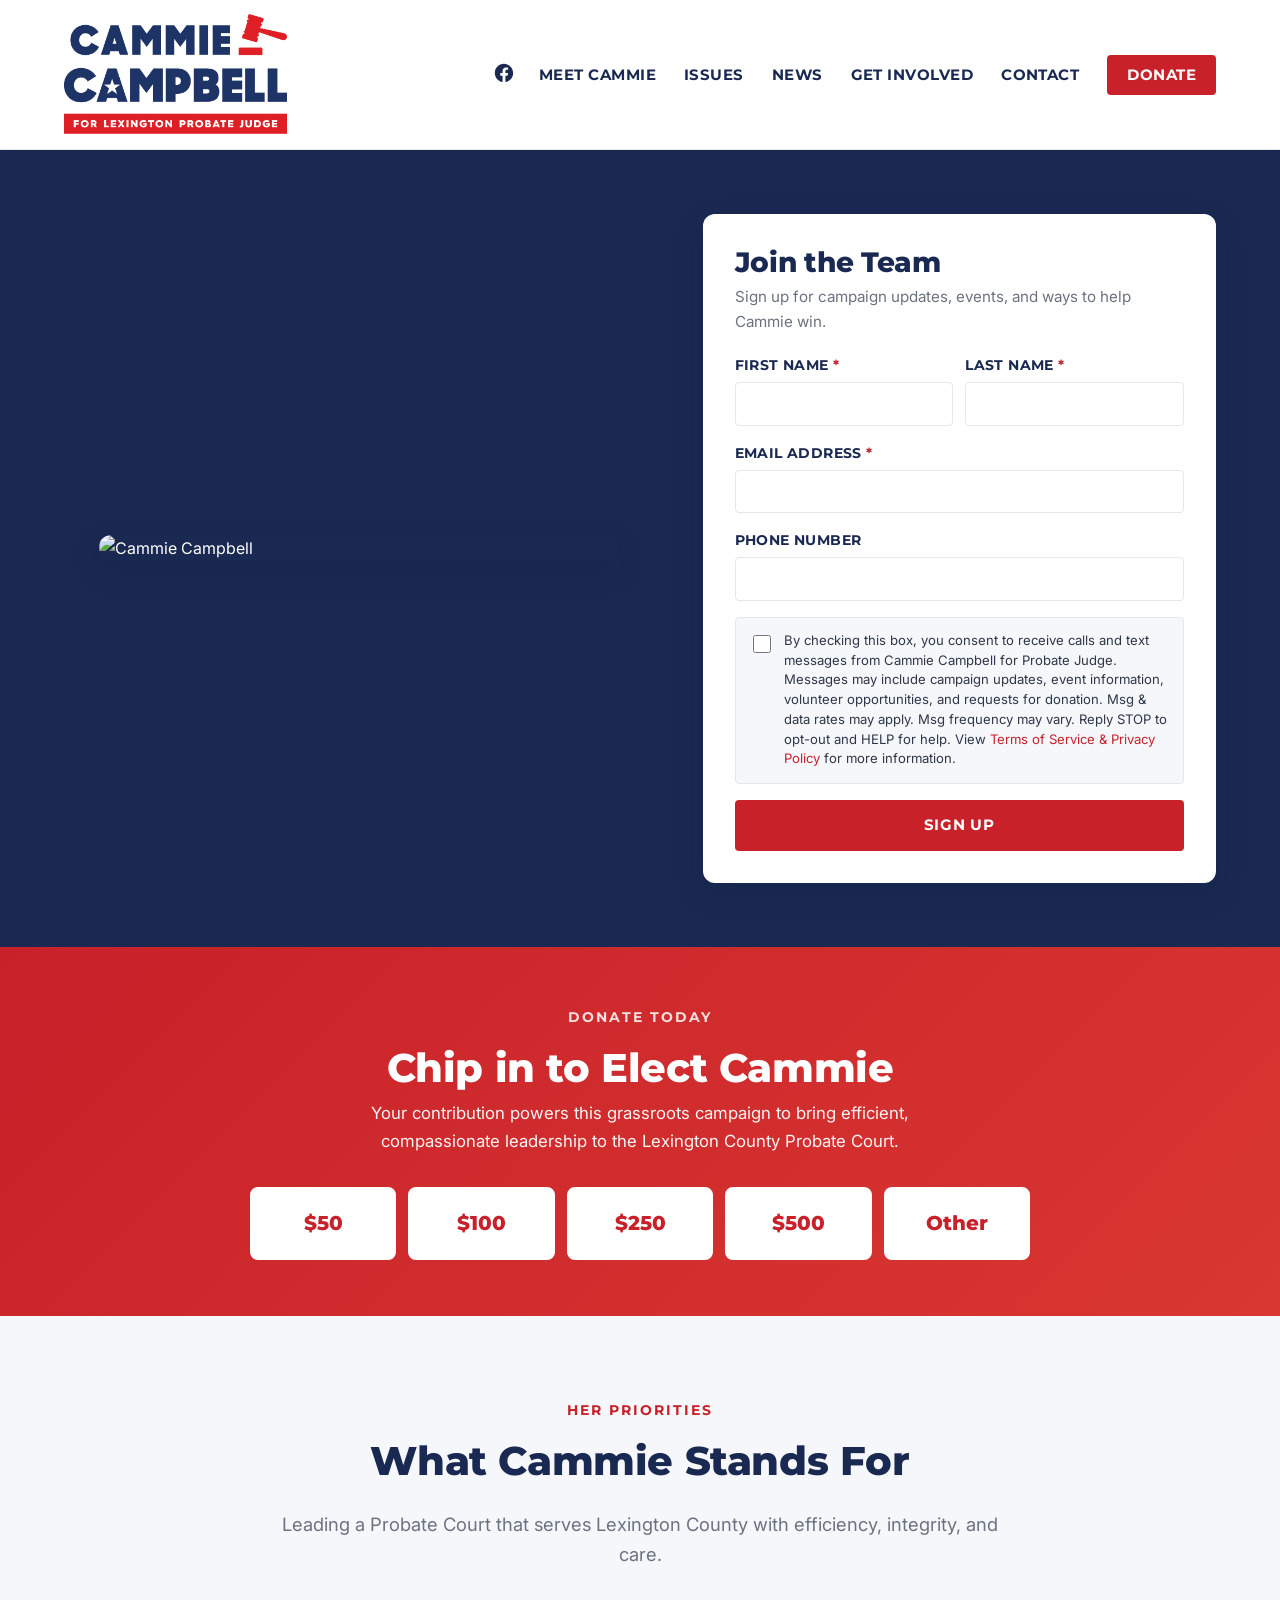
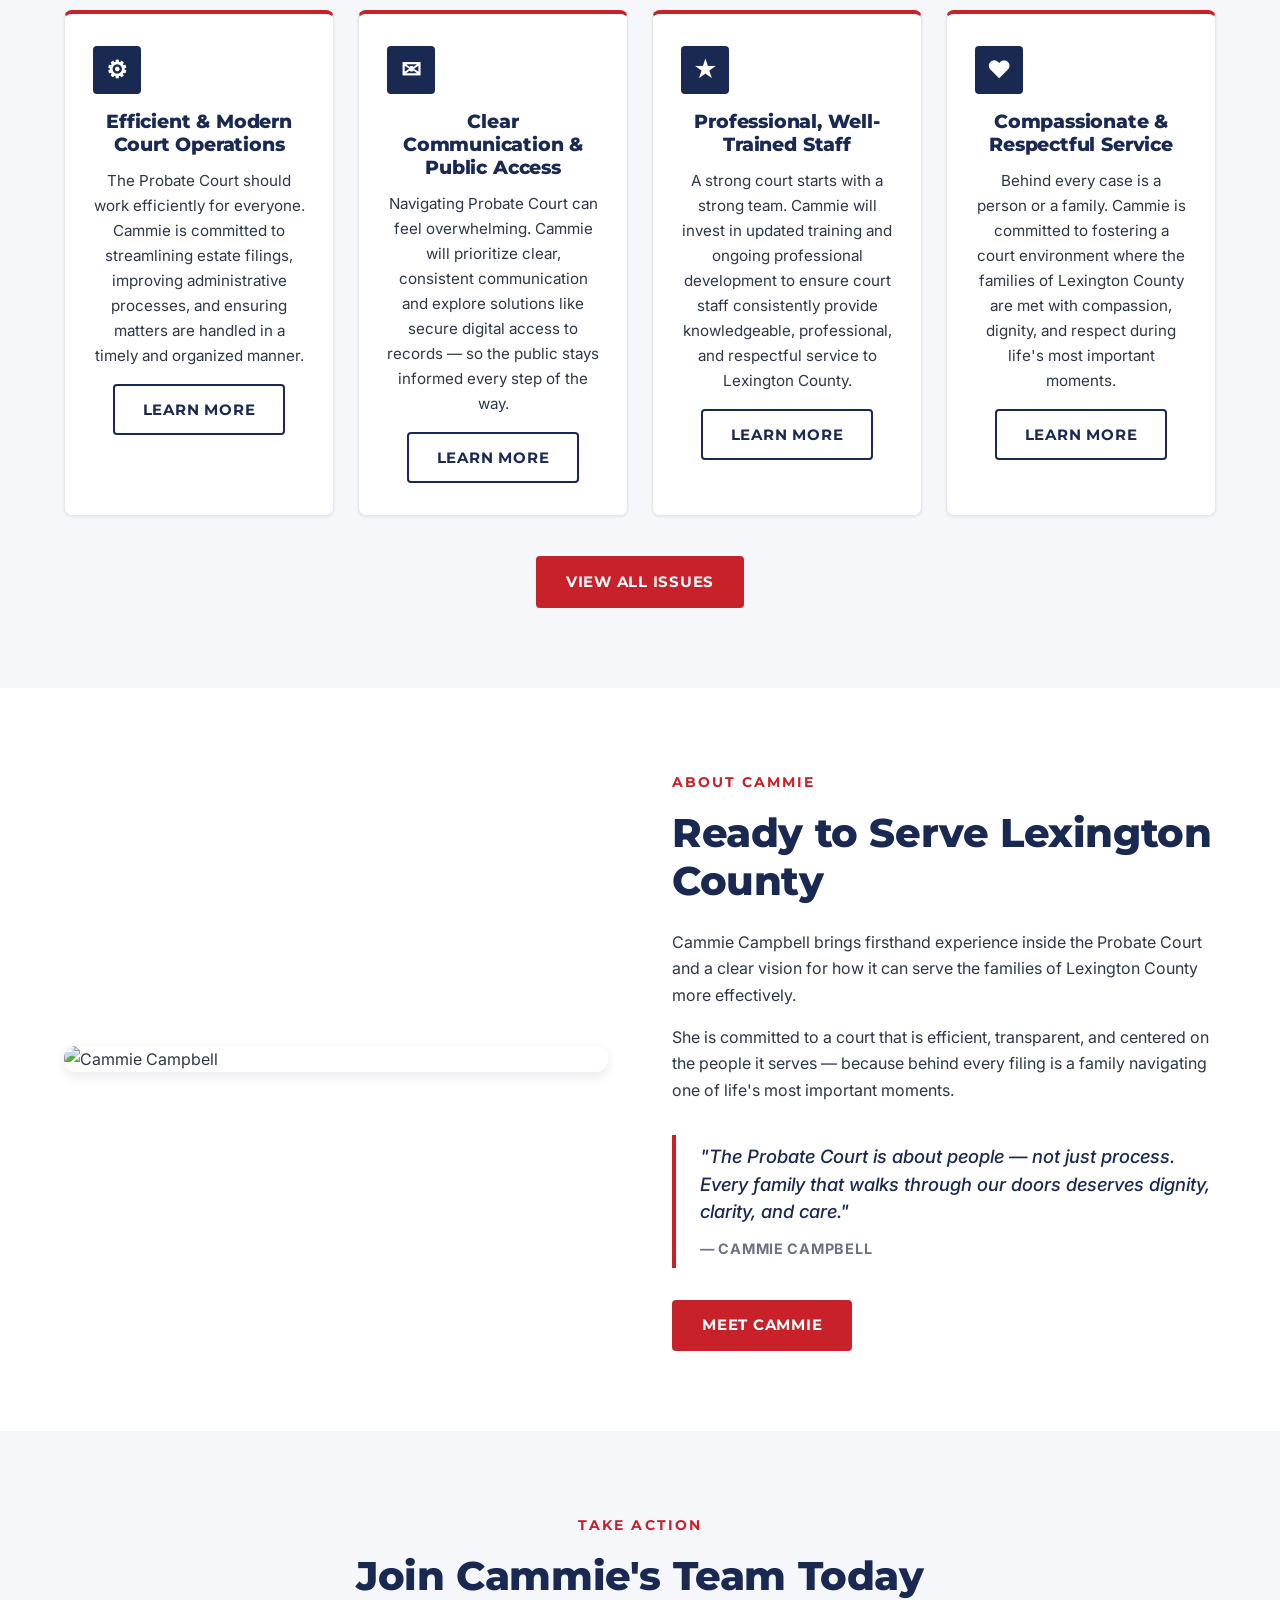
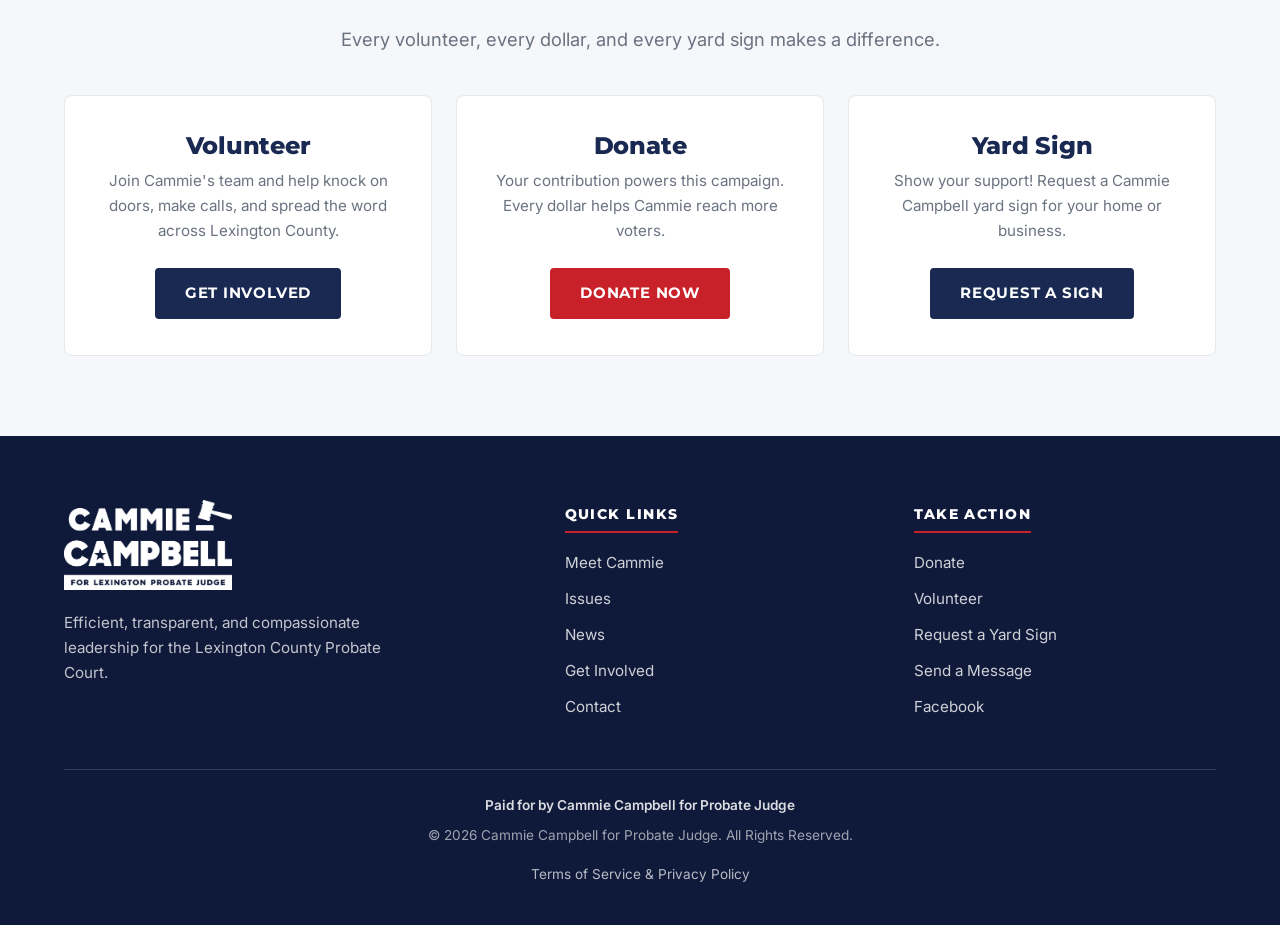
==== index.html @ e351a67c "Update index.html" ====
<!DOCTYPE html>
<html lang="en">
<head>
<meta charset="UTF-8">
<meta name="viewport" content="width=device-width, initial-scale=1.0">
<title>Cammie Campbell for Lexington County Probate Judge</title>
<meta name="description" content="Cammie Campbell is running for Lexington County Probate Judge. Efficient, transparent, compassionate service for the families of Lexington County.">
<link rel="icon" type="image/png" href="images/favicon.png">
<link rel="preconnect" href="https://fonts.googleapis.com">
<link rel="preconnect" href="https://fonts.gstatic.com" crossorigin>
<link href="https://fonts.googleapis.com/css2?family=Inter:wght@400;500;600;700&family=Montserrat:wght@500;600;700;800;900&display=swap" rel="stylesheet">
<link rel="stylesheet" href="css/styles.css">
</head>
<body>

<!-- =======================  HEADER  ======================= -->
<header class="site-header">
  <div class="header-inner">
    <a href="./" class="site-logo" aria-label="Cammie Campbell for Probate Judge — Home">
      <img src="images/logo.webp" alt="Cammie Campbell for Probate Judge">
    </a>
    <button class="nav-toggle" aria-label="Toggle navigation" aria-expanded="false">
      <span></span><span></span><span></span>
    </button>
    <nav class="main-nav" aria-label="Main navigation">
      <a href="https://www.facebook.com/cammieforprobatejudge" target="_blank" rel="noopener" class="nav-facebook" aria-label="Follow on Facebook">
        <svg viewBox="0 0 24 24" width="22" height="22" fill="currentColor" aria-hidden="true">
          <path d="M22 12c0-5.523-4.477-10-10-10S2 6.477 2 12c0 4.991 3.657 9.128 8.438 9.878v-6.987h-2.54V12h2.54V9.797c0-2.506 1.492-3.89 3.777-3.89 1.094 0 2.238.195 2.238.195v2.46h-1.26c-1.243 0-1.63.771-1.63 1.562V12h2.773l-.443 2.89h-2.33v6.988C18.343 21.128 22 16.991 22 12z"/>
        </svg>
      </a>
      <ul>
        <li><a href="about/">Meet Cammie</a></li>
        <li><a href="issues/">Issues</a></li>
        <li><a href="news/">News</a></li>
        <li><a href="get-involved/">Get Involved</a></li>
        <li><a href="contact/">Contact</a></li>
        <li><a href="https://secure.anedot.com/cammie-for-probate-judge/donate-now" class="donate-link" target="_blank" rel="noopener">Donate</a></li>
      </ul>
    </nav>
  </div>
</header>

<!-- =======================  HERO  ======================= -->
<section class="hero">
  <div class="hero-inner">
    <div class="hero-image">
      <img src="images/cammie-hero.webp" alt="Cammie Campbell" loading="eager">
    </div>

    <div class="hero-signup">
      <h2>Join the Team</h2>
      <p>Sign up for campaign updates, events, and ways to help Cammie win.</p>

      <form class="web3-form" novalidate>
        <input type="hidden" name="access_key" value="a4688b7a-0fd7-4d82-8709-f1d672ed37c7">
        <input type="hidden" name="subject" value="New Homepage Sign-Up — Cammie for Probate Judge">
        <input type="hidden" name="from_name" value="Cammie Campbell Website">
        <input type="checkbox" name="botcheck" style="display:none;">

        <div class="form-message success">Thank you! You're signed up.</div>
        <div class="form-message error">Something went wrong. Please try again.</div>

        <div class="form-row">
          <div class="form-group">
            <label for="hero-first">First Name <span class="required">*</span></label>
            <input type="text" id="hero-first" name="First Name" required>
          </div>
          <div class="form-group">
            <label for="hero-last">Last Name <span class="required">*</span></label>
            <input type="text" id="hero-last" name="Last Name" required>
          </div>
        </div>

        <div class="form-group">
          <label for="hero-email">Email Address <span class="required">*</span></label>
          <input type="email" id="hero-email" name="Email" required>
        </div>

        <div class="form-group">
          <label for="hero-phone">Phone Number</label>
          <input type="tel" id="hero-phone" name="Phone">
        </div>

        <div class="checkbox-group">
          <input type="checkbox" id="hero-sms" name="SMS Consent" value="Yes">
          <label for="hero-sms">
            By checking this box, you consent to receive calls and text messages from Cammie Campbell for Probate Judge. Messages may include campaign updates, event information, volunteer opportunities, and requests for donation. Msg &amp; data rates may apply. Msg frequency may vary. Reply STOP to opt-out and HELP for help. View <a href="privacy/">Terms of Service &amp; Privacy Policy</a> for more information.
          </label>
        </div>

        <button type="submit" class="btn btn-primary btn-block">Sign Up</button>
      </form>
    </div>
  </div>
</section>

<!-- =======================  DONATE BAR  ======================= -->
<section class="donate-section">
  <div class="container">
    <span class="eyebrow">Donate Today</span>
    <h2>Chip in to Elect Cammie</h2>
    <p>Your contribution powers this grassroots campaign to bring efficient, compassionate leadership to the Lexington County Probate Court.</p>

    <div class="donate-amounts">
      <a href="https://secure.anedot.com/cammie-for-probate-judge/donate-now?amount=50" target="_blank" rel="noopener" class="donate-btn">$50</a>
      <a href="https://secure.anedot.com/cammie-for-probate-judge/donate-now?amount=100" target="_blank" rel="noopener" class="donate-btn">$100</a>
      <a href="https://secure.anedot.com/cammie-for-probate-judge/donate-now?amount=250" target="_blank" rel="noopener" class="donate-btn">$250</a>
      <a href="https://secure.anedot.com/cammie-for-probate-judge/donate-now?amount=500" target="_blank" rel="noopener" class="donate-btn">$500</a>
      <a href="https://secure.anedot.com/cammie-for-probate-judge/donate-now" target="_blank" rel="noopener" class="donate-btn">Other</a>
    </div>
  </div>
</section>

<!-- =======================  PRIORITIES  ======================= -->
<section class="section section-light">
  <div class="container text-center">
    <span class="eyebrow">Her Priorities</span>
    <h2>What Cammie Stands For</h2>
    <p class="lead">Leading a Probate Court that serves Lexington County with efficiency, integrity, and care.</p>

    <div class="priorities-grid">
      <div class="priority-card">
        <div class="priority-icon">⚙</div>
        <h3>Efficient &amp; Modern Court Operations</h3>
        <p>The Probate Court should work efficiently for everyone. Cammie is committed to streamlining estate filings, improving administrative processes, and ensuring matters are handled in a timely and organized manner.</p>
        <a href="issues/#efficient-operations" class="btn btn-outline">Learn More</a>
      </div>

      <div class="priority-card">
        <div class="priority-icon">✉</div>
        <h3>Clear Communication &amp; Public Access</h3>
        <p>Navigating Probate Court can feel overwhelming. Cammie will prioritize clear, consistent communication and explore solutions like secure digital access to records — so the public stays informed every step of the way.</p>
        <a href="issues/#communication" class="btn btn-outline">Learn More</a>
      </div>

      <div class="priority-card">
        <div class="priority-icon">★</div>
        <h3>Professional, Well-Trained Staff</h3>
        <p>A strong court starts with a strong team. Cammie will invest in updated training and ongoing professional development to ensure court staff consistently provide knowledgeable, professional, and respectful service to Lexington County.</p>
        <a href="issues/#staff" class="btn btn-outline">Learn More</a>
      </div>

      <div class="priority-card">
        <div class="priority-icon">♥</div>
        <h3>Compassionate &amp; Respectful Service</h3>
        <p>Behind every case is a person or a family. Cammie is committed to fostering a court environment where the families of Lexington County are met with compassion, dignity, and respect during life's most important moments.</p>
        <a href="issues/#compassionate-service" class="btn btn-outline">Learn More</a>
      </div>
    </div>

    <div class="priorities-cta">
      <a href="issues/" class="btn btn-primary">View All Issues</a>
    </div>
  </div>
</section>

<!-- =======================  ABOUT TEASER  ======================= -->
<section class="section">
  <div class="container">
    <div class="split-section">
      <div class="split-image">
        <img src="images/cammie-about-home.webp" alt="Cammie Campbell">
      </div>
      <div class="split-content">
        <span class="eyebrow">About Cammie</span>
        <h2>Ready to Serve Lexington County</h2>
        <p>Cammie Campbell brings firsthand experience inside the Probate Court and a clear vision for how it can serve the families of Lexington County more effectively.</p>
        <p>She is committed to a court that is efficient, transparent, and centered on the people it serves — because behind every filing is a family navigating one of life's most important moments.</p>

        <div class="pull-quote">
          "The Probate Court is about people — not just process. Every family that walks through our doors deserves dignity, clarity, and care."
          <cite>— Cammie Campbell</cite>
        </div>

        <a href="about/" class="btn btn-primary">Meet Cammie</a>
      </div>
    </div>
  </div>
</section>

<!-- =======================  CTA TRIO  ======================= -->
<section class="section section-light">
  <div class="container text-center">
    <span class="eyebrow">Take Action</span>
    <h2>Join Cammie's Team Today</h2>
    <p class="lead">Every volunteer, every dollar, and every yard sign makes a difference.</p>

    <div class="cta-trio">
      <div class="cta-card">
        <h3>Volunteer</h3>
        <p>Join Cammie's team and help knock on doors, make calls, and spread the word across Lexington County.</p>
        <a href="get-involved/" class="btn btn-secondary">Get Involved</a>
      </div>

      <div class="cta-card">
        <h3>Donate</h3>
        <p>Your contribution powers this campaign. Every dollar helps Cammie reach more voters.</p>
        <a href="https://secure.anedot.com/cammie-for-probate-judge/donate-now" target="_blank" rel="noopener" class="btn btn-primary">Donate Now</a>
      </div>

      <div class="cta-card">
        <h3>Yard Sign</h3>
        <p>Show your support! Request a Cammie Campbell yard sign for your home or business.</p>
        <a href="get-involved/#yard-sign" class="btn btn-secondary">Request a Sign</a>
      </div>
    </div>
  </div>
</section>

<!-- =======================  FOOTER  ======================= -->
<footer class="site-footer">
  <div class="container">
    <div class="footer-grid">
      <div class="footer-brand">
        <a href="./" class="site-logo" aria-label="Cammie Campbell for Probate Judge — Home">
          <img src="images/logo-white.webp" alt="Cammie Campbell for Probate Judge">
        </a>
        <p>Efficient, transparent, and compassionate leadership for the Lexington County Probate Court.</p>
      </div>

      <div class="footer-col">
        <h4>Quick Links</h4>
        <ul>
          <li><a href="about/">Meet Cammie</a></li>
          <li><a href="issues/">Issues</a></li>
          <li><a href="news/">News</a></li>
          <li><a href="get-involved/">Get Involved</a></li>
          <li><a href="contact/">Contact</a></li>
        </ul>
      </div>

      <div class="footer-col">
        <h4>Take Action</h4>
        <ul>
          <li><a href="https://secure.anedot.com/cammie-for-probate-judge/donate-now" target="_blank" rel="noopener">Donate</a></li>
          <li><a href="get-involved/">Volunteer</a></li>
          <li><a href="get-involved/#yard-sign">Request a Yard Sign</a></li>
          <li><a href="contact/">Send a Message</a></li>
          <li><a href="https://www.facebook.com/cammieforprobatejudge" target="_blank" rel="noopener">Facebook</a></li>
        </ul>
      </div>
    </div>

    <div class="footer-bottom">
      <p class="footer-disclaimer">Paid for by Cammie Campbell for Probate Judge</p>
      <p>© <span id="year">2026</span> Cammie Campbell for Probate Judge. All Rights Reserved.</p>
      <p><a href="privacy/">Terms of Service &amp; Privacy Policy</a></p>
    </div>
  </div>
</footer>

<script>document.getElementById('year').textContent = new Date().getFullYear();</script>
<script src="js/script.js"></script>
</body>
</html>
---- css/styles.css ----
/* ==========================================================================
   Cammie Campbell for Probate Judge — Stylesheet
   ========================================================================== */

:root {
  --primary-blue: #1a2951;
  --primary-red: #c8212a;
  --secondary-blue: #2d3e8c;
  --secondary-red: #d93731;
  --dark-navy: #0f1a3a;
  --light-bg: #f6f7fb;
  --off-white: #fafbfd;
  --text-dark: #1a2951;
  --text-body: #2d3748;
  --text-muted: #6b7280;
  --border-light: #e5e7eb;
  --white: #ffffff;

  --font-heading: 'Sharp Sans', 'Montserrat', 'Helvetica Neue', Arial, sans-serif;
  --font-body: 'Inter', -apple-system, BlinkMacSystemFont, 'Segoe UI', Roboto, 'Helvetica Neue', Arial, sans-serif;

  --max-width: 1200px;
  --content-width: 1080px;
  --narrow-width: 820px;

  --shadow-sm: 0 1px 3px rgba(15, 26, 58, 0.08);
  --shadow-md: 0 4px 12px rgba(15, 26, 58, 0.10);
  --shadow-lg: 0 10px 30px rgba(15, 26, 58, 0.15);

  --radius-sm: 4px;
  --radius-md: 8px;
  --radius-lg: 12px;
}

/* Reset & base --------------------------------------------------------- */
*, *::before, *::after { box-sizing: border-box; }

html { scroll-behavior: smooth; }

body {
  margin: 0;
  font-family: var(--font-body);
  font-size: 16px;
  line-height: 1.65;
  color: var(--text-body);
  background-color: var(--white);
  -webkit-font-smoothing: antialiased;
  -moz-osx-font-smoothing: grayscale;
}

img { max-width: 100%; height: auto; display: block; }

h1, h2, h3, h4, h5, h6 {
  font-family: var(--font-heading);
  font-weight: 800;
  color: var(--text-dark);
  line-height: 1.2;
  margin: 0 0 0.6em;
  letter-spacing: -0.01em;
}

h1 { font-size: clamp(2rem, 4.5vw, 3.25rem); }
h2 { font-size: clamp(1.75rem, 3.5vw, 2.5rem); }
h3 { font-size: clamp(1.25rem, 2vw, 1.5rem); }
h4 { font-size: 1.15rem; }

p { margin: 0 0 1rem; }

a {
  color: var(--primary-red);
  text-decoration: none;
  transition: color 0.2s ease;
}
a:hover { color: var(--secondary-red); }

.container {
  max-width: var(--max-width);
  margin: 0 auto;
  padding: 0 1.5rem;
}

.container-narrow {
  max-width: var(--narrow-width);
  margin: 0 auto;
  padding: 0 1.5rem;
}

.section {
  padding: 5rem 0;
}

.section-sm {
  padding: 3rem 0;
}

.section-dark {
  background-color: var(--primary-blue);
  color: var(--white);
}
.section-dark h1, .section-dark h2, .section-dark h3, .section-dark h4 { color: var(--white); }

.section-light {
  background-color: var(--light-bg);
}

.eyebrow {
  display: inline-block;
  font-family: var(--font-heading);
  font-size: 0.85rem;
  font-weight: 700;
  text-transform: uppercase;
  letter-spacing: 0.15em;
  color: var(--primary-red);
  margin-bottom: 1rem;
}

.section-dark .eyebrow { color: #c8212a; }

.text-center { text-align: center; }

.lead {
  font-size: 1.15rem;
  color: var(--text-muted);
  max-width: 720px;
  margin-left: auto;
  margin-right: auto;
}

/* Buttons -------------------------------------------------------------- */
.btn {
  display: inline-block;
  padding: 0.9rem 1.75rem;
  font-family: var(--font-heading);
  font-size: 0.95rem;
  font-weight: 700;
  text-transform: uppercase;
  letter-spacing: 0.05em;
  text-align: center;
  text-decoration: none;
  border-radius: var(--radius-sm);
  border: 2px solid transparent;
  cursor: pointer;
  transition: all 0.2s ease;
  line-height: 1.2;
}

.btn-primary {
  background-color: var(--primary-red);
  color: var(--white);
  border-color: var(--primary-red);
}
.btn-primary:hover {
  background-color: var(--secondary-red);
  border-color: var(--secondary-red);
  color: var(--white);
  transform: translateY(-1px);
  box-shadow: var(--shadow-md);
}

.btn-secondary {
  background-color: var(--primary-blue);
  color: var(--white);
  border-color: var(--primary-blue);
}
.btn-secondary:hover {
  background-color: var(--secondary-blue);
  border-color: var(--secondary-blue);
  color: var(--white);
  transform: translateY(-1px);
  box-shadow: var(--shadow-md);
}

.btn-outline {
  background-color: transparent;
  color: var(--primary-blue);
  border-color: var(--primary-blue);
}
.btn-outline:hover {
  background-color: var(--primary-blue);
  color: var(--white);
}

.section-dark .btn-outline {
  color: var(--white);
  border-color: var(--white);
}
.section-dark .btn-outline:hover {
  background-color: var(--white);
  color: var(--primary-blue);
}

/* Header --------------------------------------------------------------- */
.site-header {
  position: sticky;
  top: 0;
  z-index: 100;
  background-color: var(--white);
  border-bottom: 1px solid var(--border-light);
  box-shadow: var(--shadow-sm);
}

.header-inner {
  max-width: var(--max-width);
  margin: 0 auto;
  padding: 0.9rem 1.5rem;
  display: flex;
  align-items: center;
  justify-content: space-between;
  gap: 1.5rem;
}

.site-logo {
  flex-shrink: 0;
  display: block;
}
.site-logo img {
  height: 120px;
  width: auto;
  display: block;
}

.main-nav {
  display: flex;
  align-items: center;
  gap: 1.5rem;
}

.nav-facebook {
  display: inline-flex;
  align-items: center;
  justify-content: center;
  color: var(--primary-blue);
  transition: color 0.2s ease;
  flex-shrink: 0;
  padding: 0.25rem;
}
.nav-facebook:hover {
  color: var(--primary-red);
}

.main-nav ul {
  list-style: none;
  margin: 0;
  padding: 0;
  display: flex;
  gap: 1.75rem;
  align-items: center;
}

.main-nav a {
  font-family: var(--font-heading);
  font-size: 0.95rem;
  font-weight: 700;
  color: var(--primary-blue);
  text-transform: uppercase;
  letter-spacing: 0.03em;
  padding: 0.5rem 0;
  border-bottom: 2px solid transparent;
  transition: all 0.2s ease;
}
.main-nav a:not(.nav-facebook):hover,
.main-nav a.active {
  color: var(--primary-red);
  border-bottom-color: var(--primary-red);
}

.main-nav a.donate-link {
  background-color: var(--primary-red);
  color: var(--white);
  padding: 0.65rem 1.25rem;
  border-radius: var(--radius-sm);
  border-bottom: none;
}
.main-nav a.donate-link:hover {
  background-color: var(--secondary-red);
  color: var(--white);
}

.nav-toggle {
  display: none;
  background: none;
  border: none;
  cursor: pointer;
  padding: 0.5rem;
}
.nav-toggle span {
  display: block;
  width: 26px;
  height: 3px;
  background-color: var(--primary-blue);
  margin: 5px 0;
  border-radius: 2px;
  transition: all 0.3s ease;
}

@media (max-width: 900px) {
  .header-inner { padding: 0.65rem 1rem; }
  .site-logo img { height: 80px; }
  .nav-toggle { display: block; }
  .main-nav {
    position: absolute;
    top: 100%;
    left: 0;
    right: 0;
    background-color: var(--white);
    flex-direction: column;
    padding: 0 1.5rem;
    box-shadow: var(--shadow-md);
    max-height: 0;
    overflow: hidden;
    transition: max-height 0.3s ease, padding 0.3s ease;
    gap: 0;
  }
  .main-nav.open {
    max-height: 500px;
    padding: 1.5rem;
  }
  .main-nav ul {
    flex-direction: column;
    width: 100%;
    gap: 0;
    align-items: center;
    text-align: center;
  }
  .main-nav li { width: 100%; }
  .main-nav a {
    display: block;
    padding: 1rem 0;
    width: 100%;
    text-align: center;
    border-bottom: 1px solid var(--border-light);
  }
  .main-nav li:last-child a { border-bottom: none; }
  .main-nav a:hover,
  .main-nav a.active {
    border-bottom-color: var(--primary-red);
  }
  .main-nav a.donate-link {
    text-align: center;
    margin-top: 0.75rem;
    border-bottom: none;
  }
  .nav-facebook {
    order: 99;
    margin-top: 0.5rem;
    padding: 0.75rem;
  }
}

/* Hero ----------------------------------------------------------------- */
.hero {
  position: relative;
  background-color: var(--primary-blue);
  color: var(--white);
  padding: 4rem 0;
  overflow: hidden;
}

.hero-inner {
  max-width: var(--max-width);
  margin: 0 auto;
  padding: 0 1.5rem;
  display: grid;
  grid-template-columns: 1.15fr 1fr;
  gap: 3rem;
  align-items: center;
  position: relative;
  z-index: 1;
}

.hero-image {
  position: relative;
}
.hero-image img {
  width: 100%;
  max-width: 520px;
  border-radius: var(--radius-lg);
  box-shadow: var(--shadow-lg);
  margin: 0 auto;
}

.hero-signup {
  background-color: var(--white);
  color: var(--text-body);
  padding: 2rem;
  border-radius: var(--radius-lg);
  box-shadow: var(--shadow-lg);
}

.hero-signup h2 {
  color: var(--primary-blue);
  font-size: 1.75rem;
  margin-bottom: 0.3rem;
}

.hero-signup p {
  color: var(--text-muted);
  font-size: 0.95rem;
  margin-bottom: 1.25rem;
}

@media (max-width: 850px) {
  .hero-inner {
    grid-template-columns: 1fr;
    gap: 2rem;
  }
  .hero-image { order: -1; }
}

/* Page Hero ------------------------------------------------------------ */
.page-hero {
  background-color: var(--primary-blue);
  color: var(--white);
  padding: 4rem 0 3rem;
  text-align: center;
  position: relative;
  overflow: hidden;
}

.page-hero > * { position: relative; z-index: 1; }

.page-hero h1 {
  color: var(--white);
  margin: 0;
}

.page-hero .eyebrow {
  color: #c8212a;
}

/* Forms ---------------------------------------------------------------- */
.form-group {
  margin-bottom: 1rem;
}

.form-row {
  display: grid;
  grid-template-columns: 1fr 1fr;
  gap: 0.75rem;
}

@media (max-width: 500px) {
  .form-row { grid-template-columns: 1fr; }
}

.form-group label {
  display: block;
  font-family: var(--font-heading);
  font-size: 0.85rem;
  font-weight: 700;
  color: var(--primary-blue);
  margin-bottom: 0.35rem;
  text-transform: uppercase;
  letter-spacing: 0.03em;
}

.form-group input[type="text"],
.form-group input[type="email"],
.form-group input[type="tel"],
.form-group input[type="number"],
.form-group select,
.form-group textarea {
  width: 100%;
  padding: 0.7rem 0.85rem;
  font-family: var(--font-body);
  font-size: 0.95rem;
  color: var(--text-dark);
  background-color: var(--white);
  border: 1.5px solid var(--border-light);
  border-radius: var(--radius-sm);
  transition: border-color 0.2s ease, box-shadow 0.2s ease;
}
.form-group input:focus,
.form-group select:focus,
.form-group textarea:focus {
  outline: none;
  border-color: var(--primary-red);
  box-shadow: 0 0 0 3px rgba(200, 33, 42, 0.15);
}

.form-group textarea { resize: vertical; min-height: 120px; }

.checkbox-group {
  display: flex;
  gap: 0.6rem;
  align-items: flex-start;
  padding: 0.85rem;
  background-color: var(--light-bg);
  border-radius: var(--radius-sm);
  border: 1px solid var(--border-light);
  margin-bottom: 1rem;
}
.checkbox-group input[type="checkbox"] {
  margin-top: 0.25rem;
  flex-shrink: 0;
  width: 18px;
  height: 18px;
  accent-color: var(--primary-red);
}
.checkbox-group label {
  font-family: var(--font-body);
  font-size: 0.82rem;
  font-weight: 400;
  text-transform: none;
  letter-spacing: 0;
  color: var(--text-body);
  line-height: 1.5;
  margin: 0;
}

.checkbox-list {
  display: grid;
  grid-template-columns: 1fr 1fr;
  gap: 0.5rem;
  margin-bottom: 1rem;
}
@media (max-width: 500px) { .checkbox-list { grid-template-columns: 1fr; } }

.checkbox-item {
  display: flex;
  align-items: center;
  gap: 0.5rem;
  padding: 0.55rem 0.7rem;
  background-color: var(--light-bg);
  border-radius: var(--radius-sm);
  cursor: pointer;
  font-size: 0.9rem;
  border: 1px solid var(--border-light);
}
.checkbox-item input[type="checkbox"] {
  width: 16px;
  height: 16px;
  accent-color: var(--primary-red);
}

.required { color: var(--primary-red); }

.form-message {
  padding: 0.85rem 1rem;
  border-radius: var(--radius-sm);
  margin-bottom: 1rem;
  font-size: 0.92rem;
  display: none;
}
.form-message.success {
  background-color: #d1fae5;
  color: #065f46;
  border: 1px solid #6ee7b7;
}
.form-message.error {
  background-color: #fee2e2;
  color: #991b1b;
  border: 1px solid #fca5a5;
}

/* Donate Section ------------------------------------------------------- */
.donate-section {
  background: linear-gradient(135deg, var(--primary-red) 0%, var(--secondary-red) 100%);
  color: var(--white);
  padding: 3.5rem 0;
  text-align: center;
}

.donate-section .eyebrow { color: rgba(255, 255, 255, 0.85); }
.donate-section h2 { color: var(--white); margin-bottom: 0.5rem; }
.donate-section p {
  color: rgba(255, 255, 255, 0.95);
  font-size: 1.05rem;
  max-width: 640px;
  margin: 0 auto 2rem;
}

.donate-amounts {
  display: flex;
  flex-wrap: wrap;
  justify-content: center;
  gap: 0.75rem;
  max-width: 780px;
  margin: 0 auto;
}

.donate-btn {
  flex: 1 1 140px;
  min-width: 120px;
  padding: 1.1rem 1rem;
  background-color: var(--white);
  color: var(--primary-red);
  font-family: var(--font-heading);
  font-size: 1.25rem;
  font-weight: 800;
  text-decoration: none;
  border-radius: var(--radius-md);
  border: 2px solid var(--white);
  transition: all 0.2s ease;
}
.donate-btn:hover {
  background-color: var(--primary-blue);
  color: var(--white);
  border-color: var(--primary-blue);
  transform: translateY(-2px);
  box-shadow: var(--shadow-md);
}

/* Priorities Grid ------------------------------------------------------ */
.priorities-grid {
  display: grid;
  grid-template-columns: repeat(auto-fit, minmax(260px, 1fr));
  gap: 1.5rem;
  margin-top: 2.5rem;
}

.priority-card {
  background-color: var(--white);
  padding: 2rem 1.75rem;
  border-radius: var(--radius-md);
  border: 1px solid var(--border-light);
  border-top: 4px solid var(--primary-red);
  box-shadow: var(--shadow-sm);
  transition: transform 0.2s ease, box-shadow 0.2s ease;
}
.priority-card:hover {
  transform: translateY(-4px);
  box-shadow: var(--shadow-md);
}

.priority-card h3 {
  color: var(--primary-blue);
  font-size: 1.2rem;
  margin-bottom: 0.75rem;
}

.priority-card p {
  font-size: 0.95rem;
  color: var(--text-body);
  margin-bottom: 1rem;
}

.priority-icon {
  width: 48px;
  height: 48px;
  background-color: var(--primary-blue);
  color: var(--white);
  border-radius: var(--radius-sm);
  display: flex;
  align-items: center;
  justify-content: center;
  margin-bottom: 1rem;
  font-size: 1.5rem;
  font-weight: 800;
}

.priorities-cta {
  text-align: center;
  margin-top: 2.5rem;
}

/* About / two-column split --------------------------------------------- */
.split-section {
  display: grid;
  grid-template-columns: 1fr 1fr;
  gap: 4rem;
  align-items: center;
}

@media (max-width: 850px) {
  .split-section {
    grid-template-columns: 1fr;
    gap: 2.5rem;
  }
}

.split-image img {
  width: 100%;
  border-radius: var(--radius-lg);
  box-shadow: var(--shadow-md);
}

.pull-quote {
  border-left: 4px solid var(--primary-red);
  padding: 0.5rem 0 0.5rem 1.5rem;
  margin: 2rem 0;
  font-size: 1.15rem;
  font-style: italic;
  color: var(--primary-blue);
  font-weight: 500;
  line-height: 1.5;
}
.pull-quote cite {
  display: block;
  margin-top: 0.75rem;
  font-size: 0.9rem;
  font-style: normal;
  font-weight: 700;
  color: var(--text-muted);
  letter-spacing: 0.05em;
  text-transform: uppercase;
}

/* CTA Trio ------------------------------------------------------------- */
.cta-trio {
  display: grid;
  grid-template-columns: repeat(auto-fit, minmax(260px, 1fr));
  gap: 1.5rem;
  margin-top: 2.5rem;
}

.cta-card {
  background-color: var(--white);
  padding: 2.25rem 1.75rem;
  border-radius: var(--radius-md);
  text-align: center;
  border: 1px solid var(--border-light);
  transition: transform 0.2s ease, box-shadow 0.2s ease;
}
.cta-card:hover {
  transform: translateY(-4px);
  box-shadow: var(--shadow-md);
}

.cta-card h3 {
  color: var(--primary-blue);
  margin-bottom: 0.5rem;
}

.cta-card p {
  color: var(--text-muted);
  font-size: 0.95rem;
  margin-bottom: 1.5rem;
}

/* Values grid ---------------------------------------------------------- */
.values-grid {
  display: grid;
  grid-template-columns: repeat(auto-fit, minmax(240px, 1fr));
  gap: 1.5rem;
  margin-top: 2.5rem;
}

.value-card {
  padding: 2rem 1.5rem;
  background-color: var(--white);
  border-radius: var(--radius-md);
  border-top: 4px solid var(--primary-blue);
  box-shadow: var(--shadow-sm);
}

.value-card h3 {
  color: var(--primary-red);
  font-size: 1.15rem;
  margin-bottom: 0.5rem;
}

.value-card p {
  font-size: 0.93rem;
  color: var(--text-body);
  margin: 0;
}

/* Issues Page ---------------------------------------------------------- */
.issue-block {
  padding: 3.5rem 0;
  border-bottom: 1px solid var(--border-light);
}
.issue-block:last-of-type { border-bottom: none; }
.issue-block.alt { background-color: var(--light-bg); }

.issue-block h2 {
  color: var(--primary-blue);
  margin-bottom: 1.25rem;
}

.issue-block p {
  font-size: 1.02rem;
  line-height: 1.75;
  max-width: 820px;
}

.issue-bullets {
  list-style: none;
  padding: 0;
  margin: 1.5rem 0 0;
  max-width: 820px;
}

.issue-bullets li {
  position: relative;
  padding: 0.6rem 0 0.6rem 1.75rem;
  font-size: 0.98rem;
  line-height: 1.5;
  border-bottom: 1px solid var(--border-light);
}
.issue-bullets li:last-child { border-bottom: none; }

.issue-bullets li::before {
  content: "★";
  position: absolute;
  left: 0;
  top: 0.55rem;
  color: var(--primary-red);
  font-size: 1.1rem;
}

.intro-text {
  padding: 3rem 0;
}

.intro-text p {
  font-size: 1.08rem;
  line-height: 1.75;
  max-width: 820px;
  margin: 0 auto 1.25rem;
}

/* News Page ------------------------------------------------------------ */
.news-grid {
  display: grid;
  grid-template-columns: repeat(auto-fill, minmax(340px, 1fr));
  gap: 1.75rem;
  margin-top: 2rem;
}

.news-card {
  background-color: var(--white);
  border-radius: var(--radius-md);
  border: 1px solid var(--border-light);
  padding: 1.75rem;
  box-shadow: var(--shadow-sm);
  display: flex;
  flex-direction: column;
  transition: transform 0.2s ease, box-shadow 0.2s ease;
}
.news-card:hover {
  transform: translateY(-3px);
  box-shadow: var(--shadow-md);
}

.news-meta {
  display: flex;
  justify-content: space-between;
  gap: 0.75rem;
  margin-bottom: 0.85rem;
  font-size: 0.8rem;
  color: var(--text-muted);
  text-transform: uppercase;
  letter-spacing: 0.05em;
  font-weight: 600;
}

.news-source {
  color: var(--primary-red);
  font-weight: 700;
}

.news-card h3 {
  font-size: 1.15rem;
  color: var(--primary-blue);
  margin-bottom: 1rem;
}

.news-card p {
  font-size: 0.93rem;
  color: var(--text-body);
  flex-grow: 1;
  margin-bottom: 1.25rem;
}

.news-card .btn-link {
  font-family: var(--font-heading);
  font-size: 0.85rem;
  font-weight: 700;
  color: var(--primary-red);
  text-transform: uppercase;
  letter-spacing: 0.05em;
}
.news-card .btn-link:hover { color: var(--secondary-red); }
.news-card .btn-link::after {
  content: " →";
  transition: transform 0.2s ease;
  display: inline-block;
}

/* Contact Page --------------------------------------------------------- */
.contact-grid {
  display: grid;
  grid-template-columns: 1fr 1.3fr;
  gap: 3.5rem;
  align-items: flex-start;
}

@media (max-width: 850px) {
  .contact-grid { grid-template-columns: 1fr; gap: 2.5rem; }
}

.contact-info h2 { margin-bottom: 0.75rem; }

.contact-methods {
  list-style: none;
  padding: 0;
  margin: 2rem 0 0;
}

.contact-methods li {
  padding: 1rem 0;
  border-bottom: 1px solid var(--border-light);
}

.contact-label {
  display: block;
  font-family: var(--font-heading);
  font-size: 0.8rem;
  font-weight: 700;
  text-transform: uppercase;
  letter-spacing: 0.1em;
  color: var(--primary-red);
  margin-bottom: 0.3rem;
}

.contact-value {
  font-size: 1.05rem;
  color: var(--primary-blue);
  font-weight: 600;
}
.contact-value a { color: var(--primary-blue); }
.contact-value a:hover { color: var(--primary-red); }

.contact-form-wrap {
  background-color: var(--white);
  padding: 2rem;
  border-radius: var(--radius-md);
  border: 1px solid var(--border-light);
  box-shadow: var(--shadow-sm);
}

.contact-form-wrap h3 {
  color: var(--primary-blue);
  margin-bottom: 1.25rem;
}

/* Get Involved Page ---------------------------------------------------- */
.involvement-intro {
  display: grid;
  grid-template-columns: repeat(auto-fit, minmax(260px, 1fr));
  gap: 1.5rem;
  margin-top: 2rem;
}

.involvement-card {
  text-align: center;
  padding: 2rem 1.5rem;
  background-color: var(--white);
  border-radius: var(--radius-md);
  border: 1px solid var(--border-light);
  border-top: 4px solid var(--primary-red);
}
.involvement-card h3 { color: var(--primary-blue); }
.involvement-card p { color: var(--text-muted); font-size: 0.95rem; margin: 0; }

.form-wrap {
  background-color: var(--white);
  padding: 2.25rem;
  border-radius: var(--radius-md);
  border: 1px solid var(--border-light);
  box-shadow: var(--shadow-sm);
  max-width: 720px;
  margin: 0 auto;
}

.form-wrap h3 {
  color: var(--primary-blue);
  margin-bottom: 1.5rem;
  font-size: 1.5rem;
}

/* Footer --------------------------------------------------------------- */
.site-footer {
  background-color: var(--dark-navy);
  color: rgba(255, 255, 255, 0.8);
  padding: 4rem 0 1.5rem;
}

.footer-grid {
  display: grid;
  grid-template-columns: 1.5fr 1fr 1fr;
  gap: 3rem;
  margin-bottom: 2.5rem;
}

@media (max-width: 800px) {
  .footer-grid { grid-template-columns: 1fr; gap: 2rem; }
}

.footer-brand img {
  height: 90px;
  width: auto;
  margin-bottom: 1.25rem;
}

.footer-brand p {
  font-size: 0.95rem;
  line-height: 1.65;
  color: rgba(255, 255, 255, 0.75);
  max-width: 340px;
}

.footer-col h4 {
  color: var(--white);
  font-size: 0.9rem;
  text-transform: uppercase;
  letter-spacing: 0.1em;
  margin-bottom: 1rem;
  border-bottom: 2px solid var(--primary-red);
  padding-bottom: 0.5rem;
  display: inline-block;
}

.footer-col ul {
  list-style: none;
  padding: 0;
  margin: 0;
}

.footer-col li { margin-bottom: 0.6rem; }

.footer-col a {
  color: rgba(255, 255, 255, 0.8);
  font-size: 0.95rem;
  transition: color 0.2s ease;
}
.footer-col a:hover { color: var(--primary-red); }

.footer-bottom {
  border-top: 1px solid rgba(255, 255, 255, 0.15);
  padding-top: 1.5rem;
  text-align: center;
  font-size: 0.85rem;
  color: rgba(255, 255, 255, 0.6);
}

.footer-disclaimer {
  margin-bottom: 0.5rem;
  font-weight: 600;
  color: rgba(255, 255, 255, 0.85);
}

.footer-bottom a { color: rgba(255, 255, 255, 0.7); }
.footer-bottom a:hover { color: var(--primary-red); }

/* Legal / Privacy Page ------------------------------------------------- */
.legal-content {
  max-width: 820px;
  margin: 0 auto;
  padding: 3.5rem 1.5rem;
}

.legal-content h1 { margin-bottom: 0.5rem; }

.legal-content .last-updated {
  color: var(--text-muted);
  font-size: 0.9rem;
  margin-bottom: 2.5rem;
  font-style: italic;
}

.legal-content h2 {
  color: var(--primary-blue);
  font-size: 1.5rem;
  margin-top: 2.5rem;
  margin-bottom: 1rem;
  padding-bottom: 0.4rem;
  border-bottom: 2px solid var(--primary-red);
}

.legal-content h3 {
  color: var(--primary-blue);
  font-size: 1.15rem;
  margin-top: 1.75rem;
  margin-bottom: 0.75rem;
}

.legal-content p,
.legal-content li {
  font-size: 0.98rem;
  line-height: 1.75;
}

.legal-content ul {
  padding-left: 1.25rem;
  margin-bottom: 1rem;
}

.legal-content li { margin-bottom: 0.5rem; }

/* Utilities ------------------------------------------------------------ */
.mt-0 { margin-top: 0 !important; }
.mb-0 { margin-bottom: 0 !important; }
.mt-2 { margin-top: 2rem; }
.mb-2 { margin-bottom: 2rem; }

.btn-block {
  display: block;
  width: 100%;
}
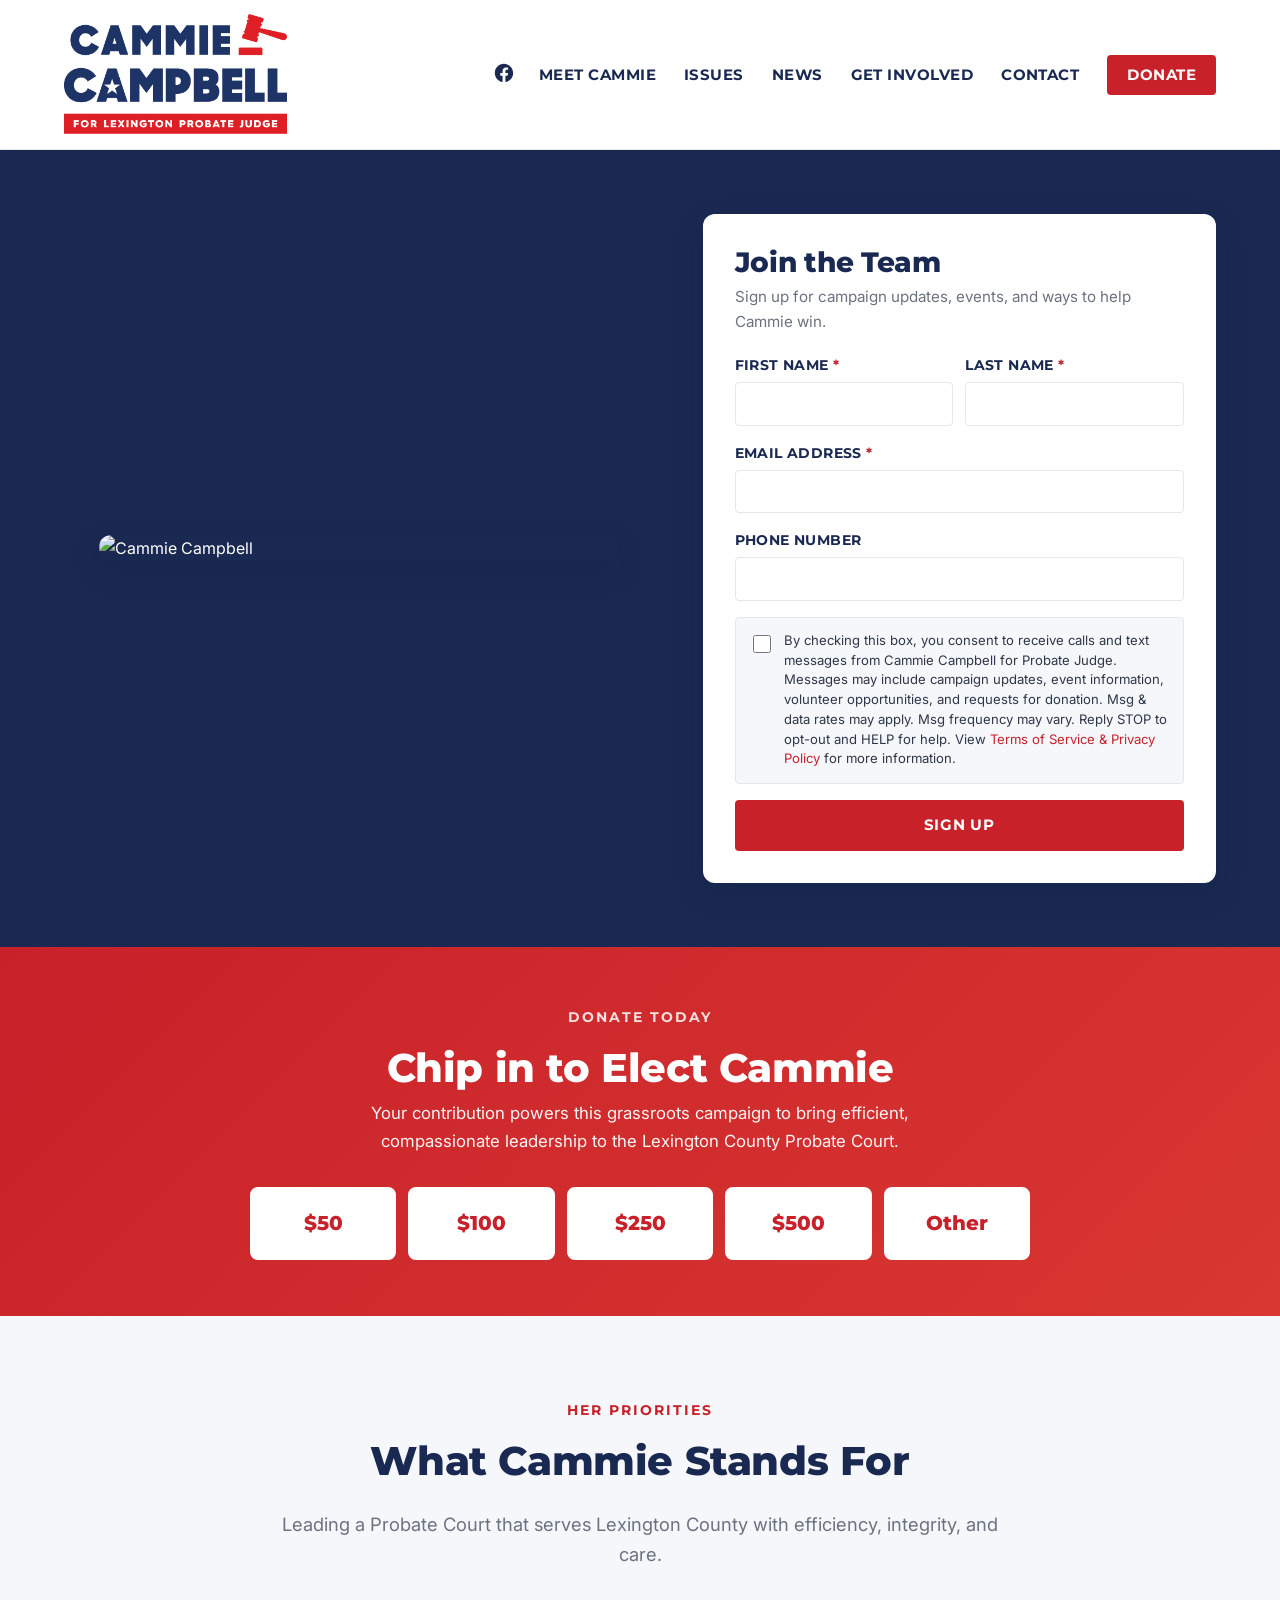
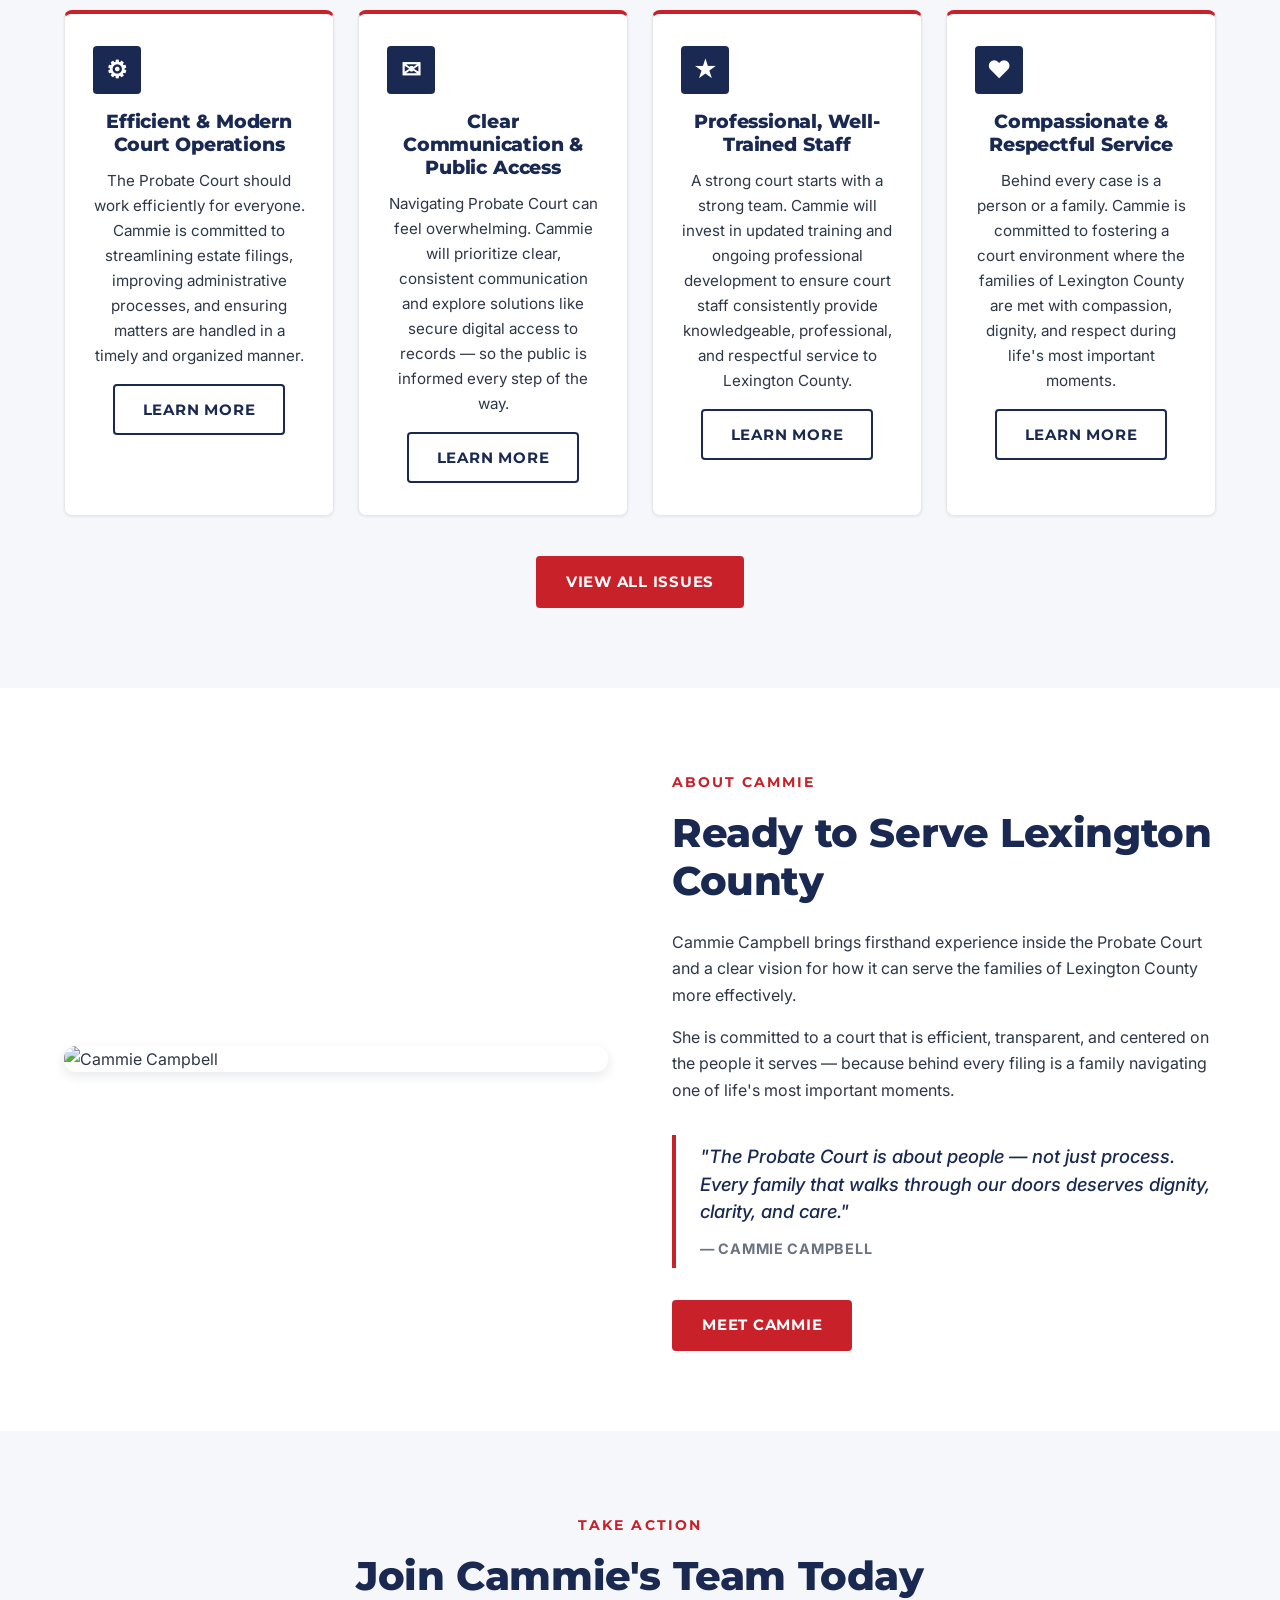
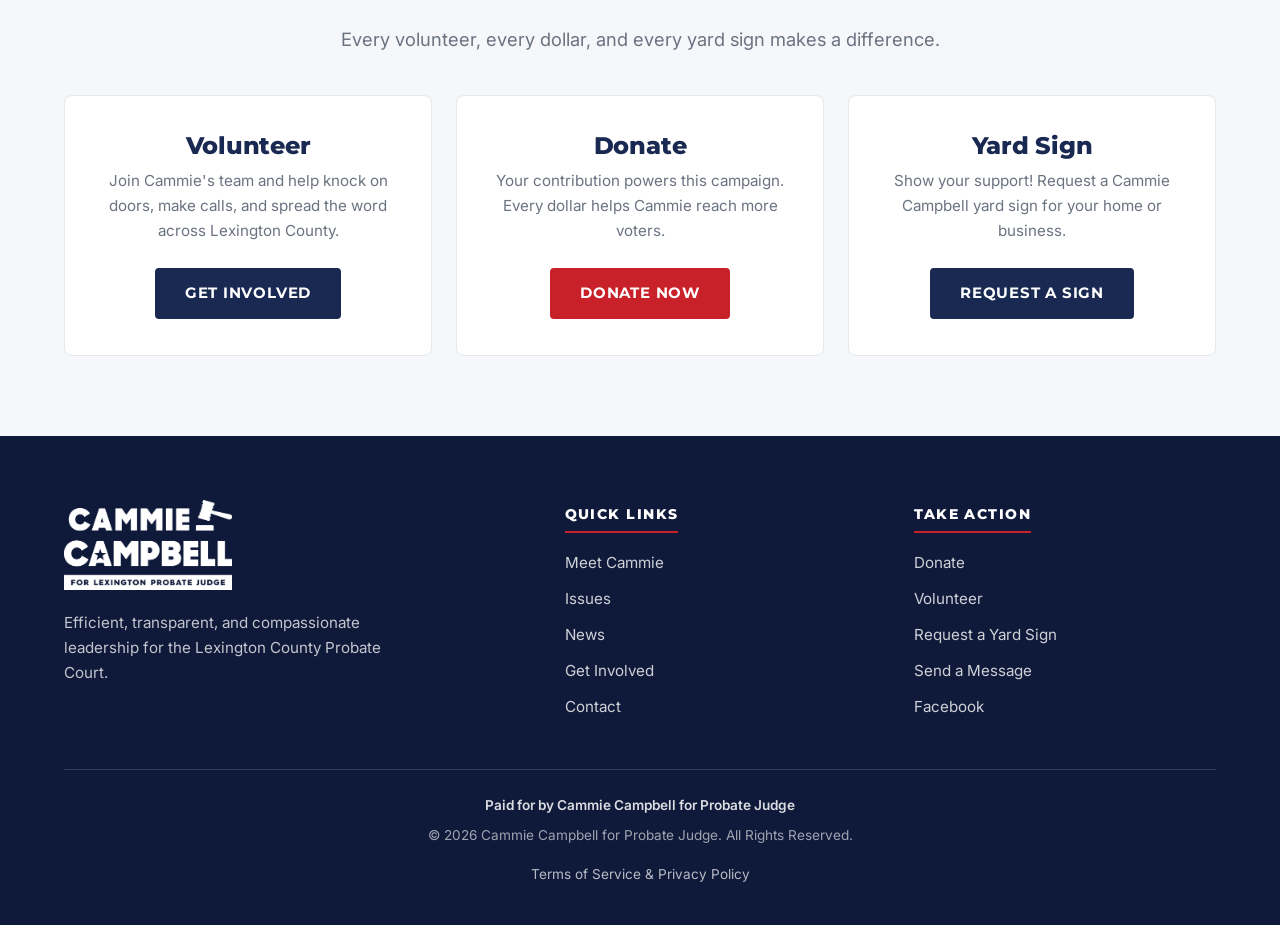
==== commit 0f8ae2ab: "Update index.html" ====
--- a/index.html
+++ b/index.html
@@ -129,7 +129,7 @@
       <div class="priority-card">
         <div class="priority-icon">✉</div>
         <h3>Clear Communication &amp; Public Access</h3>
-        <p>Navigating Probate Court can feel overwhelming. Cammie will prioritize clear, consistent communication and explore solutions like secure digital access to records — so the public stays informed every step of the way.</p>
+        <p>Navigating Probate Court can feel overwhelming. Cammie will prioritize clear, consistent communication and explore solutions like secure digital access to records — so the public is informed every step of the way.</p>
         <a href="issues/#communication" class="btn btn-outline">Learn More</a>
       </div>
 
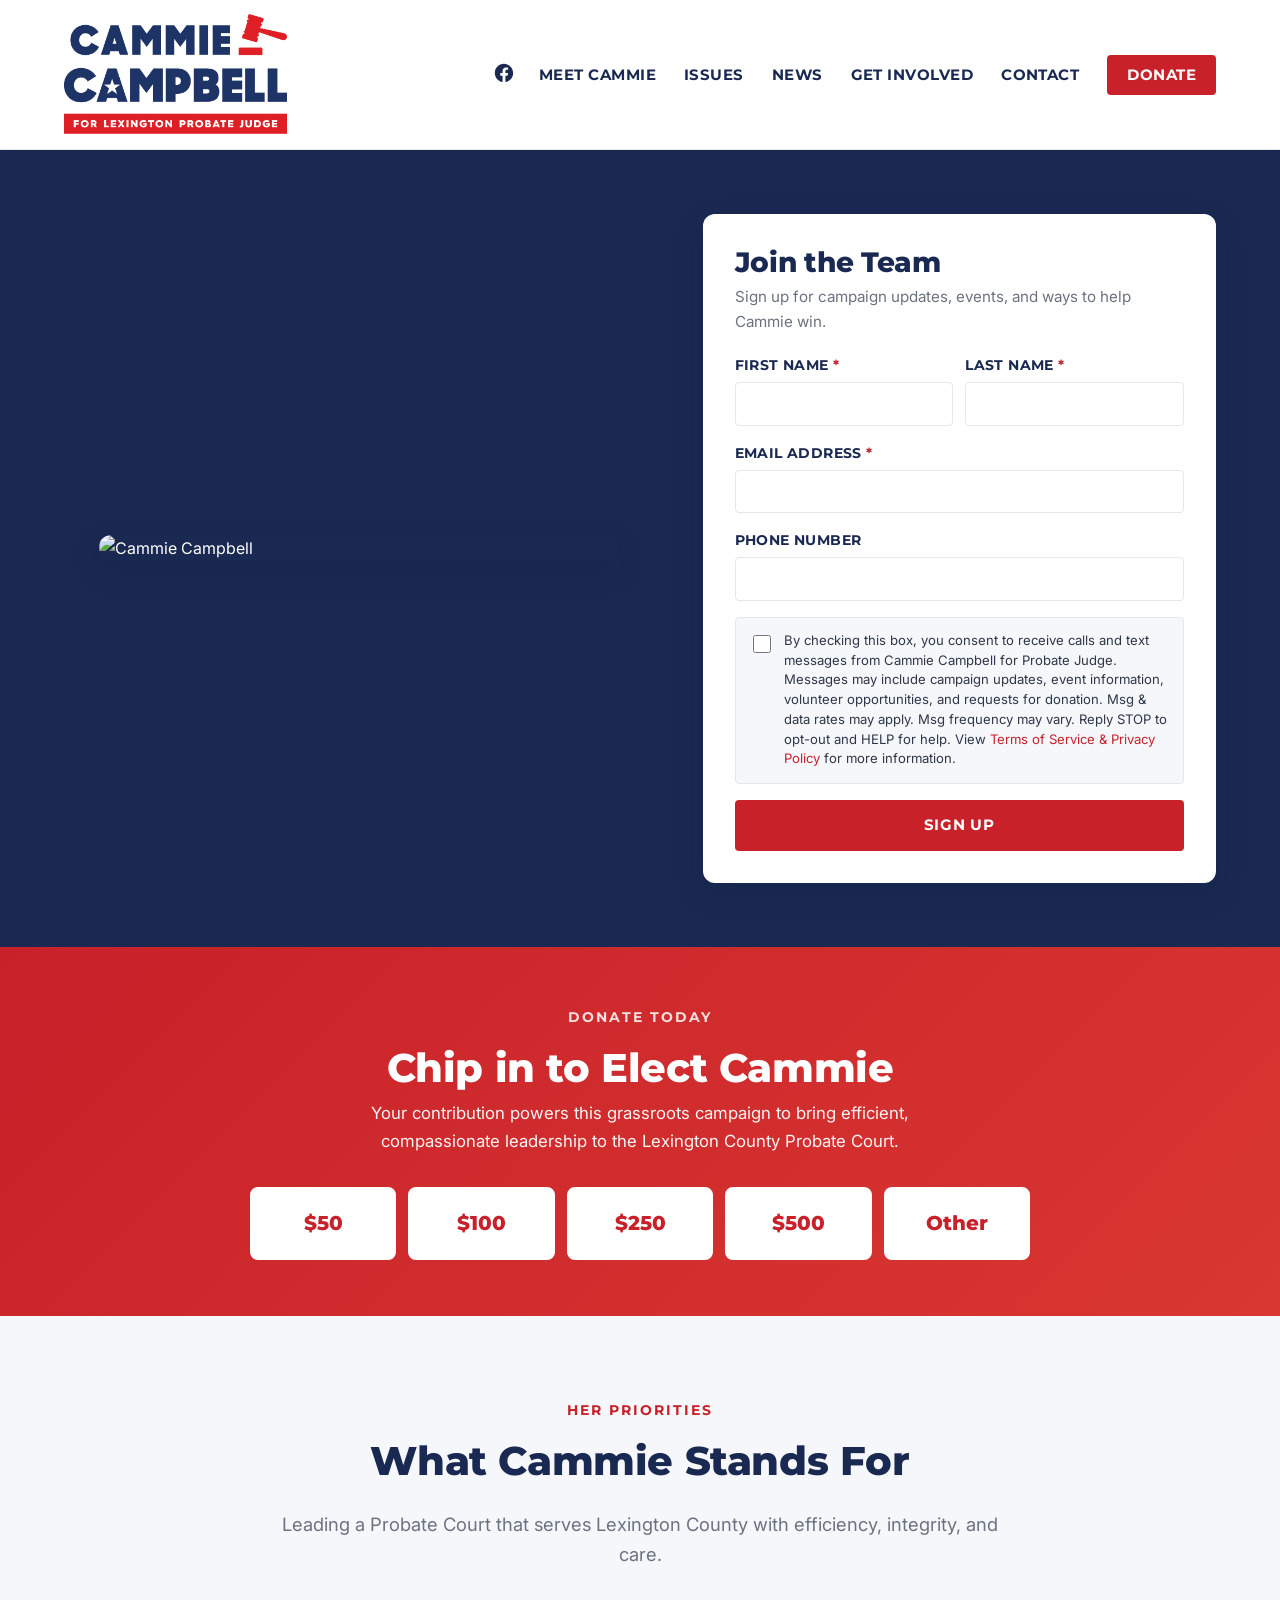
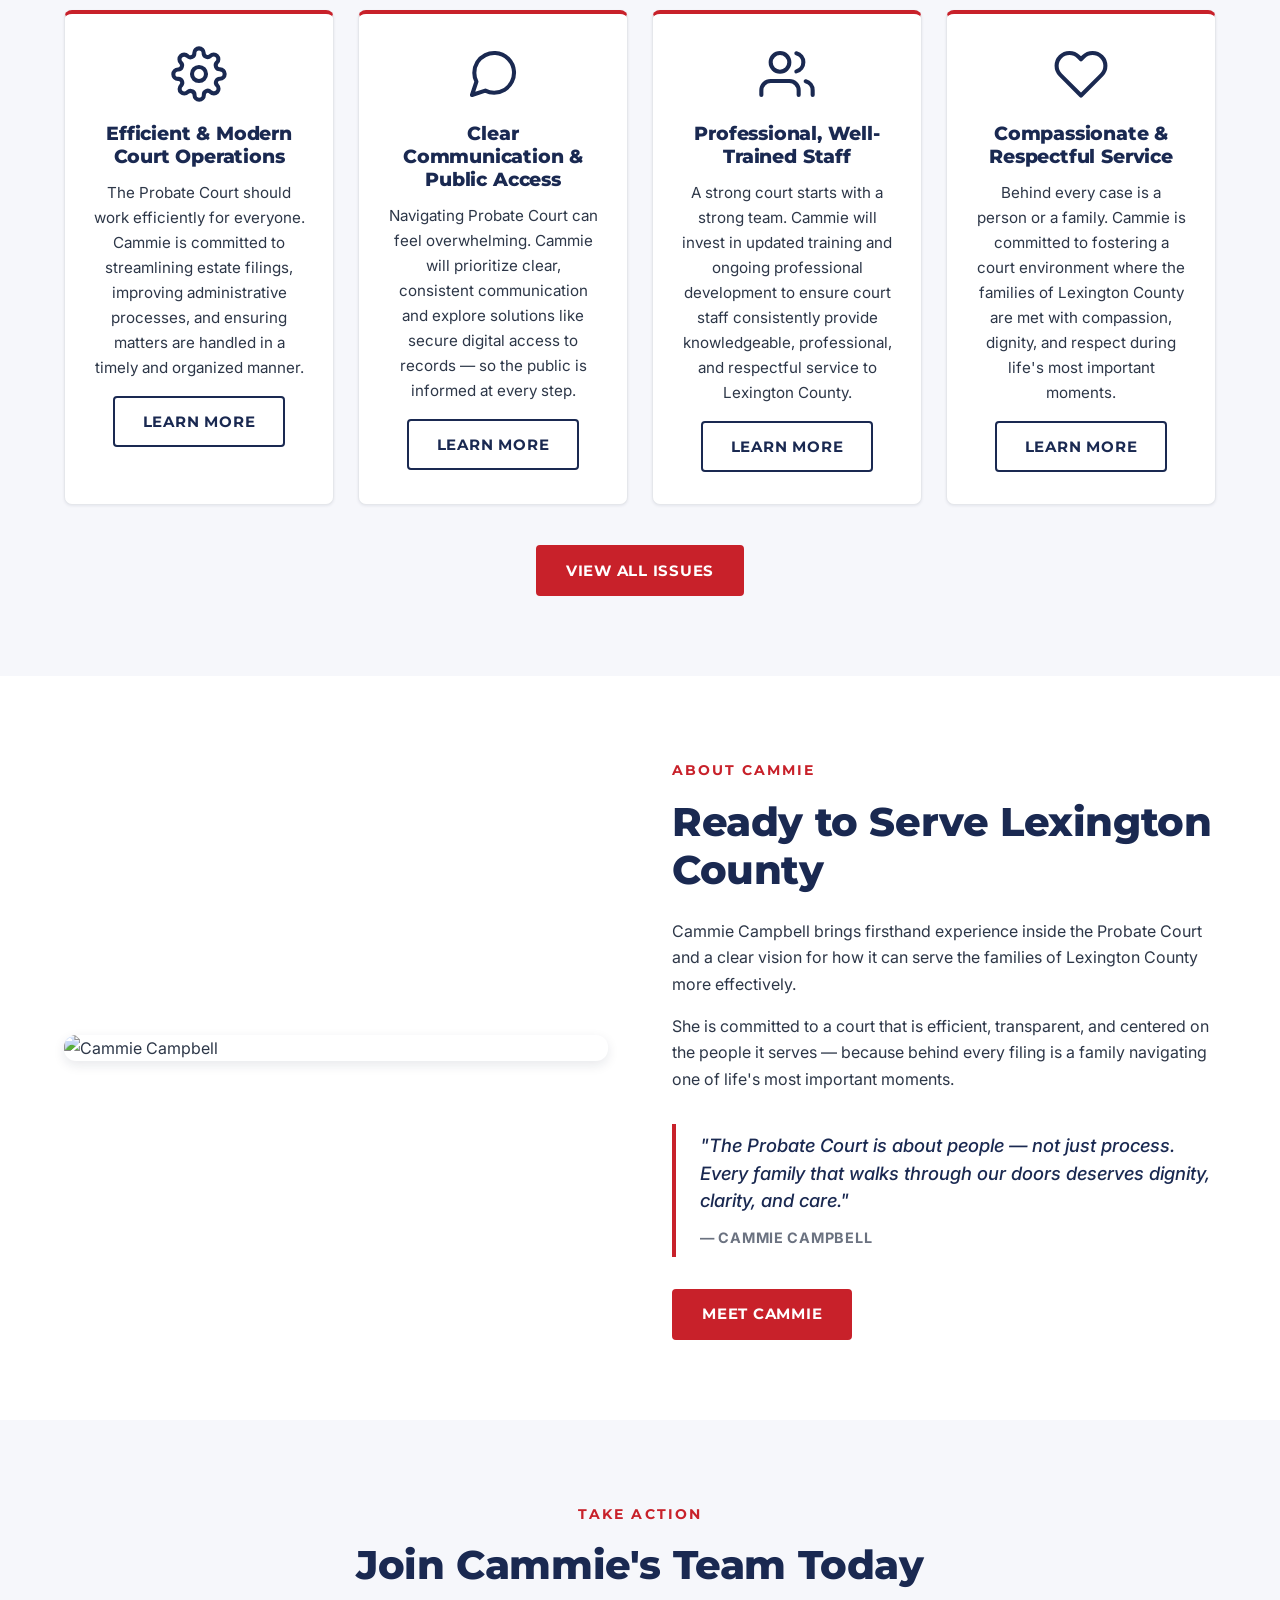
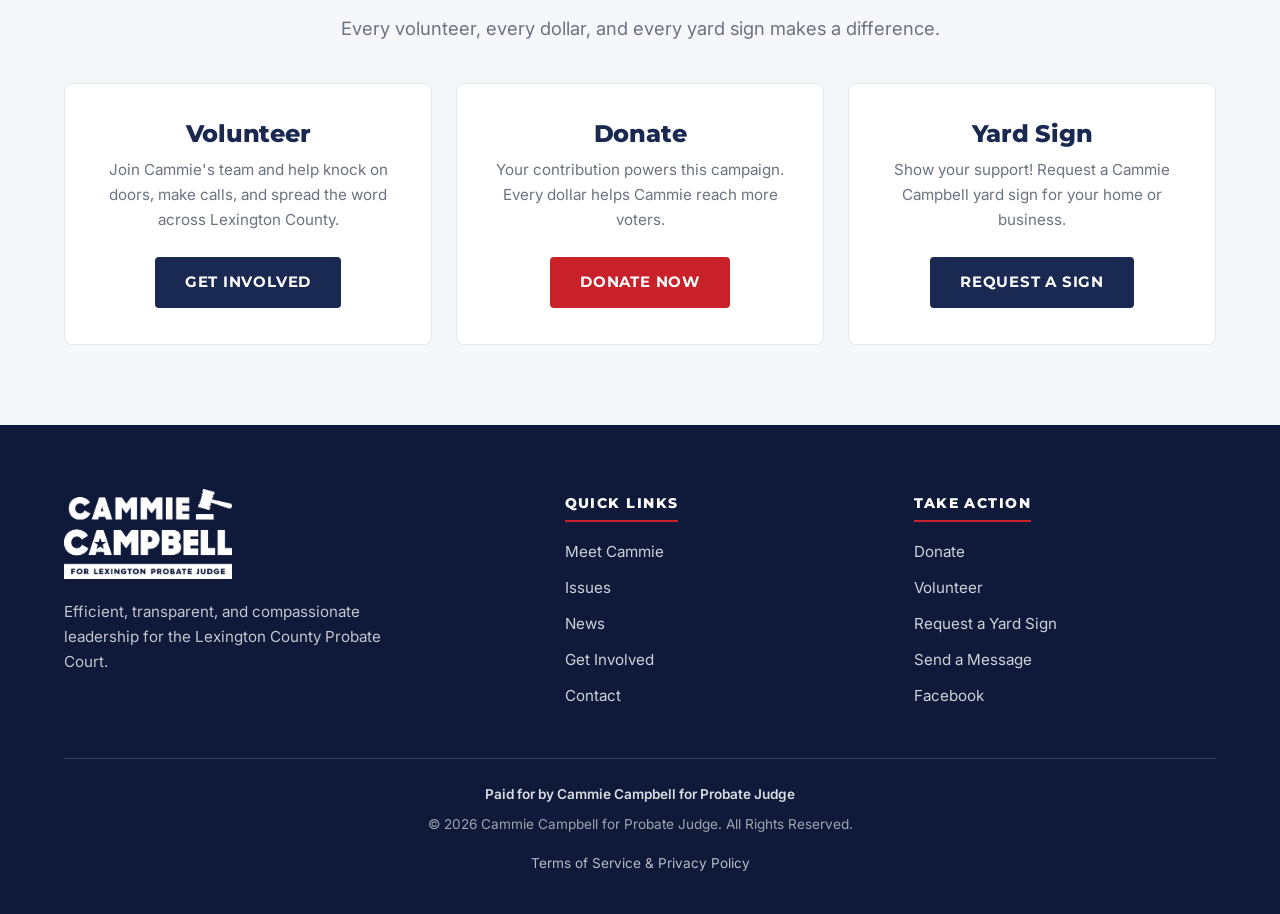
==== commit 0c9eca34: "icon fix & text fix - 4 card section" ====
--- a/index.html
+++ b/index.html
@@ -120,28 +120,40 @@
 
     <div class="priorities-grid">
       <div class="priority-card">
-        <div class="priority-icon">⚙</div>
+        <svg class="priority-icon" xmlns="http://www.w3.org/2000/svg" viewBox="0 0 24 24" fill="none" stroke="currentColor" stroke-width="1.75" stroke-linecap="round" stroke-linejoin="round" aria-hidden="true">
+          <circle cx="12" cy="12" r="3"></circle>
+          <path d="M19.4 15a1.65 1.65 0 0 0 .33 1.82l.06.06a2 2 0 0 1 0 2.83 2 2 0 0 1-2.83 0l-.06-.06a1.65 1.65 0 0 0-1.82-.33 1.65 1.65 0 0 0-1 1.51V21a2 2 0 0 1-2 2 2 2 0 0 1-2-2v-.09A1.65 1.65 0 0 0 9 19.4a1.65 1.65 0 0 0-1.82.33l-.06.06a2 2 0 0 1-2.83 0 2 2 0 0 1 0-2.83l.06-.06a1.65 1.65 0 0 0 .33-1.82 1.65 1.65 0 0 0-1.51-1H3a2 2 0 0 1-2-2 2 2 0 0 1 2-2h.09A1.65 1.65 0 0 0 4.6 9a1.65 1.65 0 0 0-.33-1.82l-.06-.06a2 2 0 0 1 0-2.83 2 2 0 0 1 2.83 0l.06.06a1.65 1.65 0 0 0 1.82.33H9a1.65 1.65 0 0 0 1-1.51V3a2 2 0 0 1 2-2 2 2 0 0 1 2 2v.09a1.65 1.65 0 0 0 1 1.51 1.65 1.65 0 0 0 1.82-.33l.06-.06a2 2 0 0 1 2.83 0 2 2 0 0 1 0 2.83l-.06.06a1.65 1.65 0 0 0-.33 1.82V9a1.65 1.65 0 0 0 1.51 1H21a2 2 0 0 1 2 2 2 2 0 0 1-2 2h-.09a1.65 1.65 0 0 0-1.51 1z"></path>
+        </svg>
         <h3>Efficient &amp; Modern Court Operations</h3>
         <p>The Probate Court should work efficiently for everyone. Cammie is committed to streamlining estate filings, improving administrative processes, and ensuring matters are handled in a timely and organized manner.</p>
         <a href="issues/#efficient-operations" class="btn btn-outline">Learn More</a>
       </div>
 
       <div class="priority-card">
-        <div class="priority-icon">✉</div>
+        <svg class="priority-icon" xmlns="http://www.w3.org/2000/svg" viewBox="0 0 24 24" fill="none" stroke="currentColor" stroke-width="1.75" stroke-linecap="round" stroke-linejoin="round" aria-hidden="true">
+          <path d="M21 11.5a8.38 8.38 0 0 1-.9 3.8 8.5 8.5 0 0 1-7.6 4.7 8.38 8.38 0 0 1-3.8-.9L3 21l1.9-5.7a8.38 8.38 0 0 1-.9-3.8 8.5 8.5 0 0 1 4.7-7.6 8.38 8.38 0 0 1 3.8-.9h.5a8.48 8.48 0 0 1 8 8v.5z"></path>
+        </svg>
         <h3>Clear Communication &amp; Public Access</h3>
-        <p>Navigating Probate Court can feel overwhelming. Cammie will prioritize clear, consistent communication and explore solutions like secure digital access to records — so the public is informed every step of the way.</p>
+        <p>Navigating Probate Court can feel overwhelming. Cammie will prioritize clear, consistent communication and explore solutions like secure digital access to records — so the public is informed at every step.</p>
         <a href="issues/#communication" class="btn btn-outline">Learn More</a>
       </div>
 
       <div class="priority-card">
-        <div class="priority-icon">★</div>
+        <svg class="priority-icon" xmlns="http://www.w3.org/2000/svg" viewBox="0 0 24 24" fill="none" stroke="currentColor" stroke-width="1.75" stroke-linecap="round" stroke-linejoin="round" aria-hidden="true">
+          <path d="M17 21v-2a4 4 0 0 0-4-4H5a4 4 0 0 0-4 4v2"></path>
+          <circle cx="9" cy="7" r="4"></circle>
+          <path d="M23 21v-2a4 4 0 0 0-3-3.87"></path>
+          <path d="M16 3.13a4 4 0 0 1 0 7.75"></path>
+        </svg>
         <h3>Professional, Well-Trained Staff</h3>
         <p>A strong court starts with a strong team. Cammie will invest in updated training and ongoing professional development to ensure court staff consistently provide knowledgeable, professional, and respectful service to Lexington County.</p>
         <a href="issues/#staff" class="btn btn-outline">Learn More</a>
       </div>
 
       <div class="priority-card">
-        <div class="priority-icon">♥</div>
+        <svg class="priority-icon" xmlns="http://www.w3.org/2000/svg" viewBox="0 0 24 24" fill="none" stroke="currentColor" stroke-width="1.75" stroke-linecap="round" stroke-linejoin="round" aria-hidden="true">
+          <path d="M20.84 4.61a5.5 5.5 0 0 0-7.78 0L12 5.67l-1.06-1.06a5.5 5.5 0 0 0-7.78 7.78l1.06 1.06L12 21.23l7.78-7.78 1.06-1.06a5.5 5.5 0 0 0 0-7.78z"></path>
+        </svg>
         <h3>Compassionate &amp; Respectful Service</h3>
         <p>Behind every case is a person or a family. Cammie is committed to fostering a court environment where the families of Lexington County are met with compassion, dignity, and respect during life's most important moments.</p>
         <a href="issues/#compassionate-service" class="btn btn-outline">Learn More</a>
--- a/css/styles.css
+++ b/css/styles.css
@@ -636,17 +636,19 @@
 }
 
 .priority-icon {
-  width: 48px;
-  height: 48px;
-  background-color: var(--primary-blue);
-  color: var(--white);
-  border-radius: var(--radius-sm);
-  display: flex;
-  align-items: center;
-  justify-content: center;
-  margin-bottom: 1rem;
-  font-size: 1.5rem;
-  font-weight: 800;
+  width: 56px;
+  height: 56px;
+  color: var(--primary-blue);
+  display: block;
+  margin: 0 auto 1.25rem;
+  stroke-width: 1.75;
+}
+
+@media (max-width: 600px) {
+  .priority-icon {
+    width: 48px;
+    height: 48px;
+  }
 }
 
 .priorities-cta {
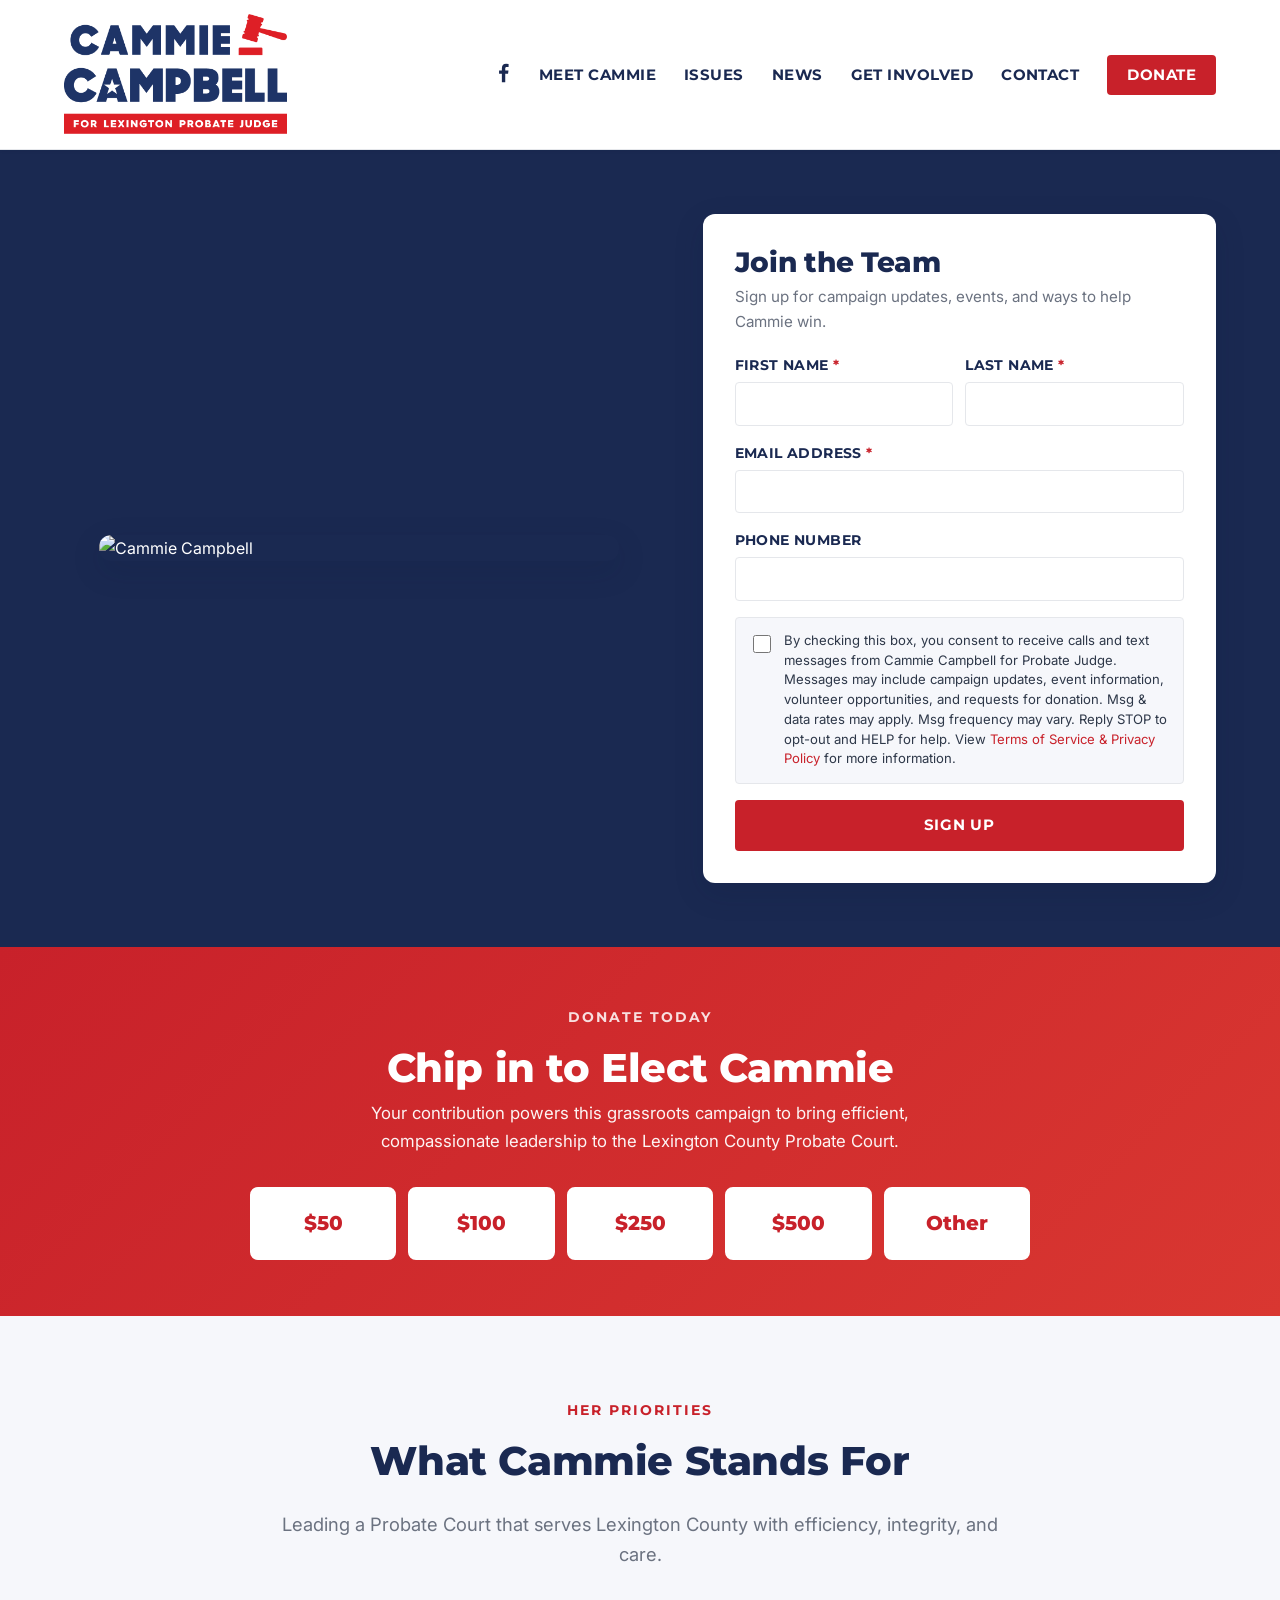
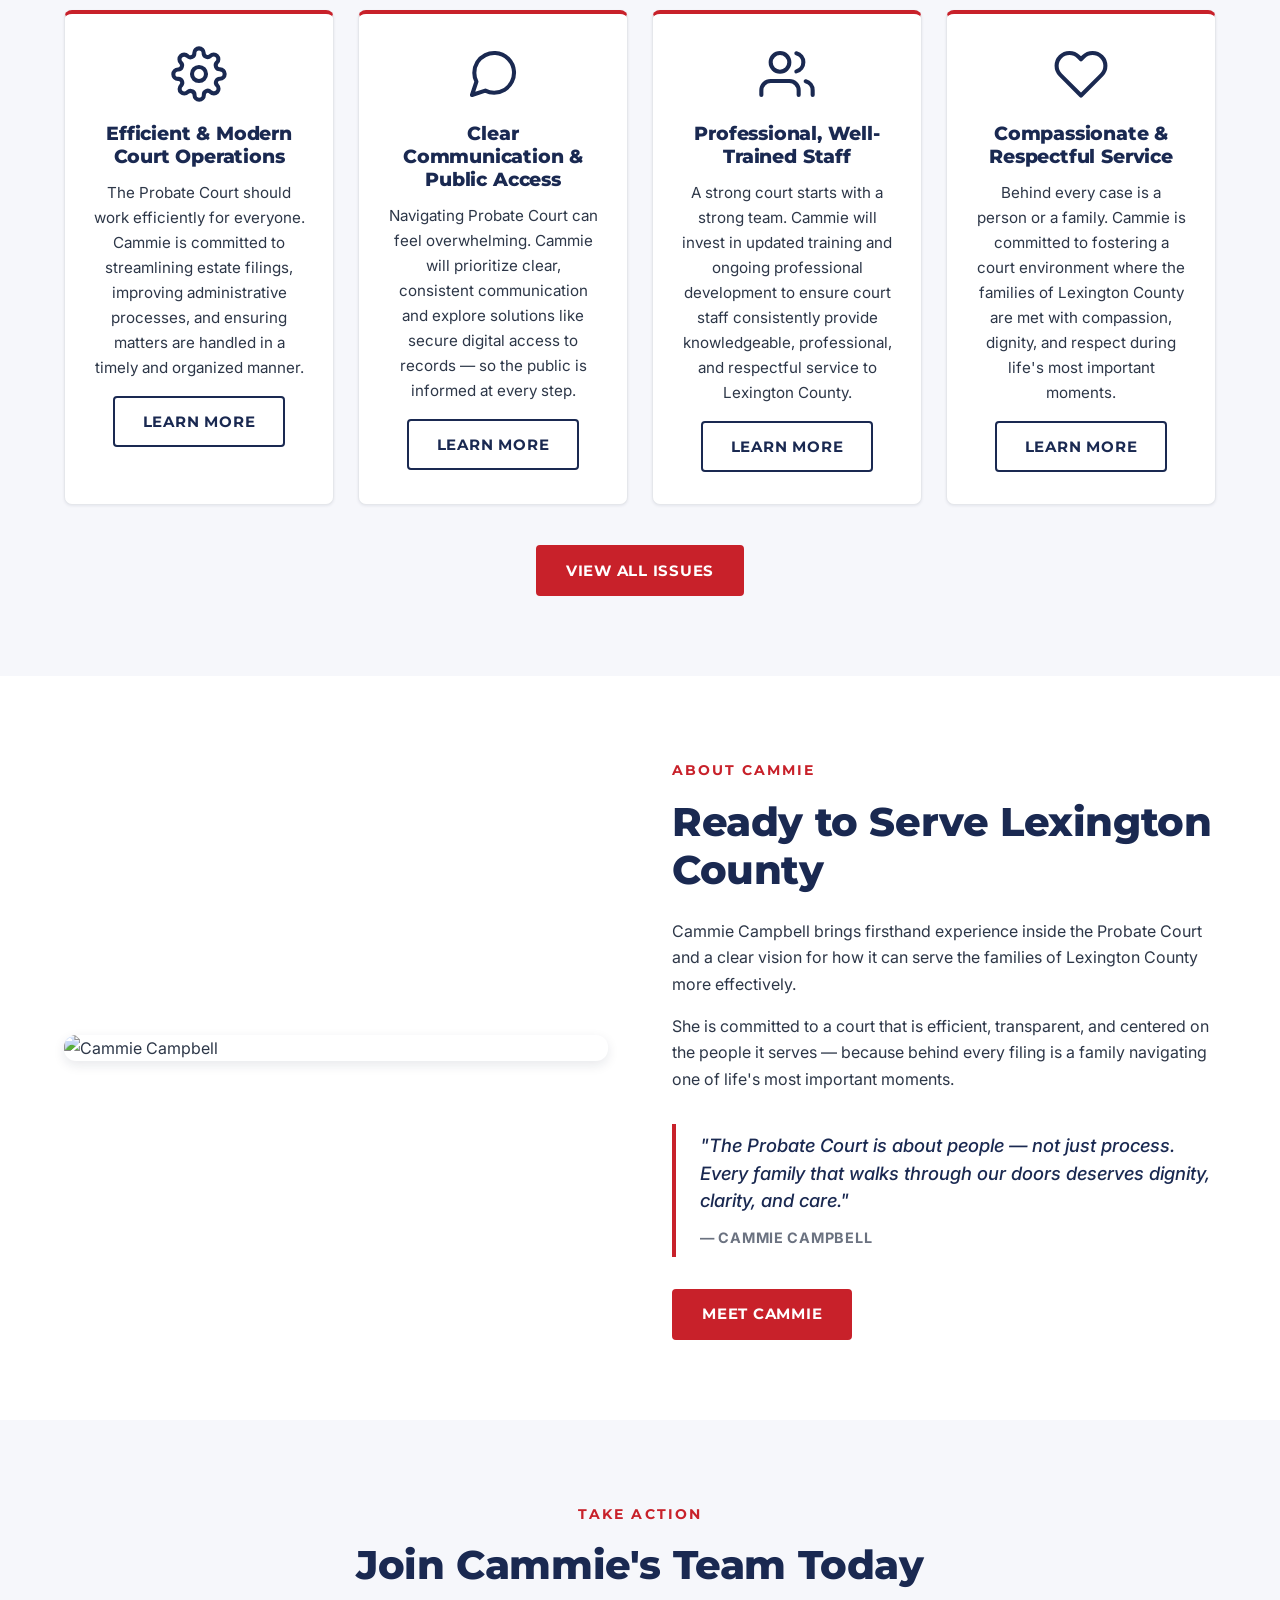
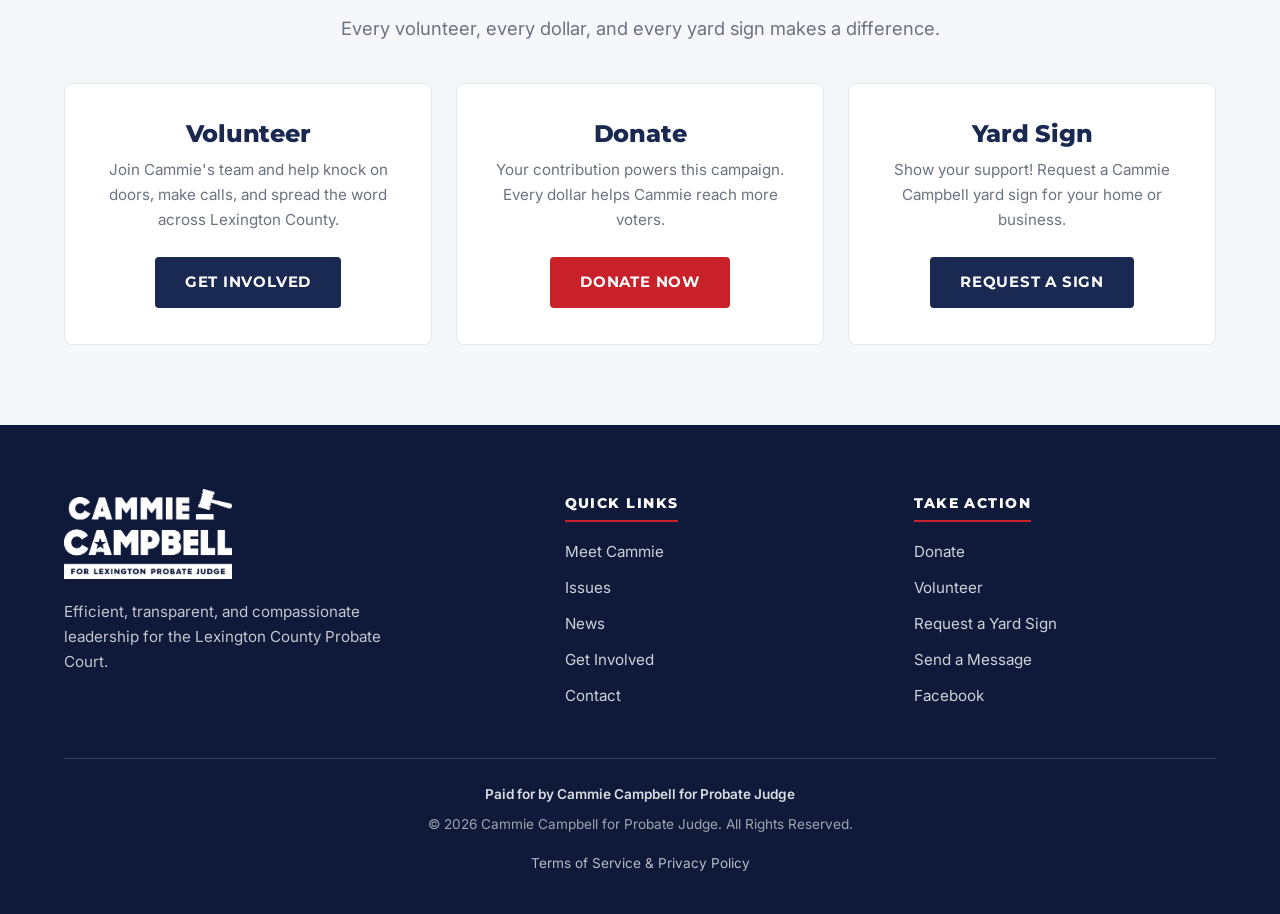
==== commit 32f64611: "facebook icon update" ====
--- a/index.html
+++ b/index.html
@@ -25,7 +25,7 @@
     <nav class="main-nav" aria-label="Main navigation">
       <a href="https://www.facebook.com/cammieforprobatejudge" target="_blank" rel="noopener" class="nav-facebook" aria-label="Follow on Facebook">
         <svg viewBox="0 0 24 24" width="22" height="22" fill="currentColor" aria-hidden="true">
-          <path d="M22 12c0-5.523-4.477-10-10-10S2 6.477 2 12c0 4.991 3.657 9.128 8.438 9.878v-6.987h-2.54V12h2.54V9.797c0-2.506 1.492-3.89 3.777-3.89 1.094 0 2.238.195 2.238.195v2.46h-1.26c-1.243 0-1.63.771-1.63 1.562V12h2.773l-.443 2.89h-2.33v6.988C18.343 21.128 22 16.991 22 12z"/>
+          <path d="M15.12 5.32H17V2.14A26.11 26.11 0 0 0 14.26 2c-2.72 0-4.58 1.66-4.58 4.7v2.62H6.61v3.56h3.07V22h3.68v-9.12h3.06l.46-3.56h-3.52V7.05c0-1.05.28-1.73 1.76-1.73z"/>
         </svg>
       </a>
       <ul>
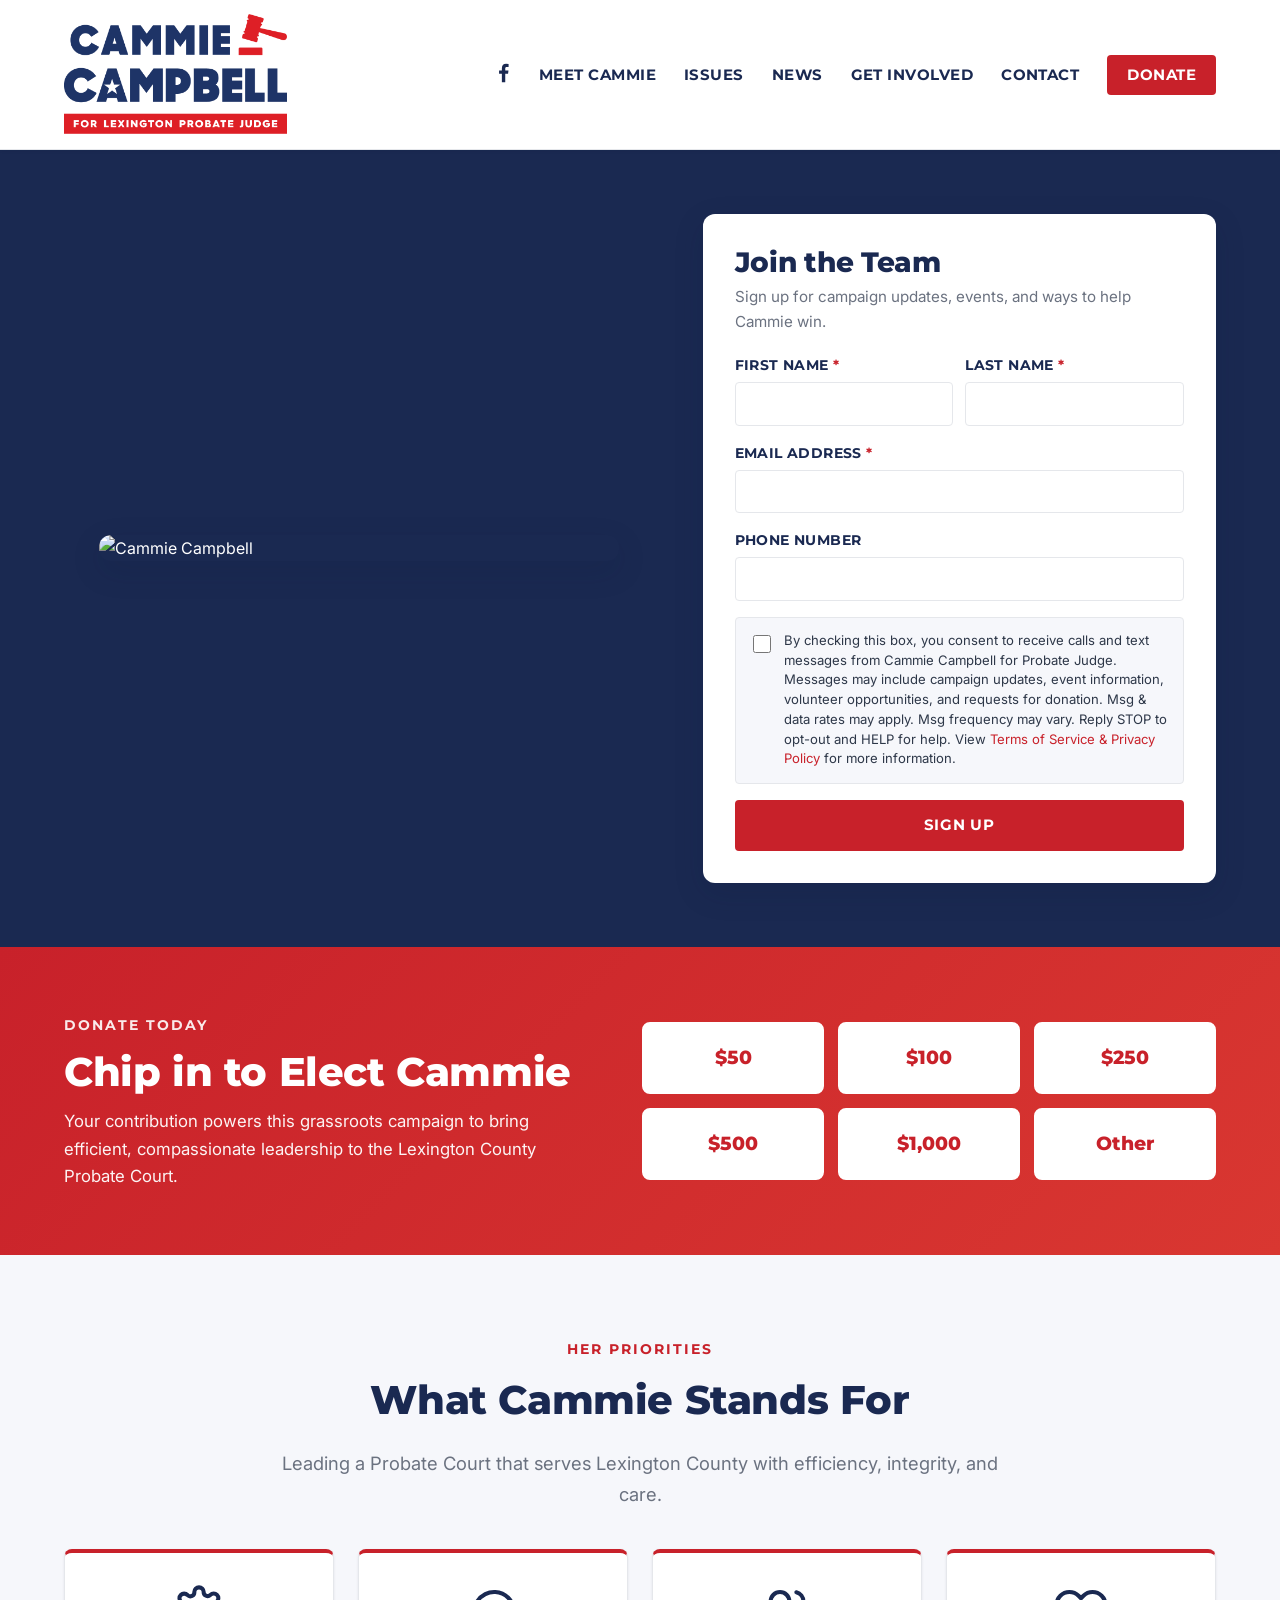
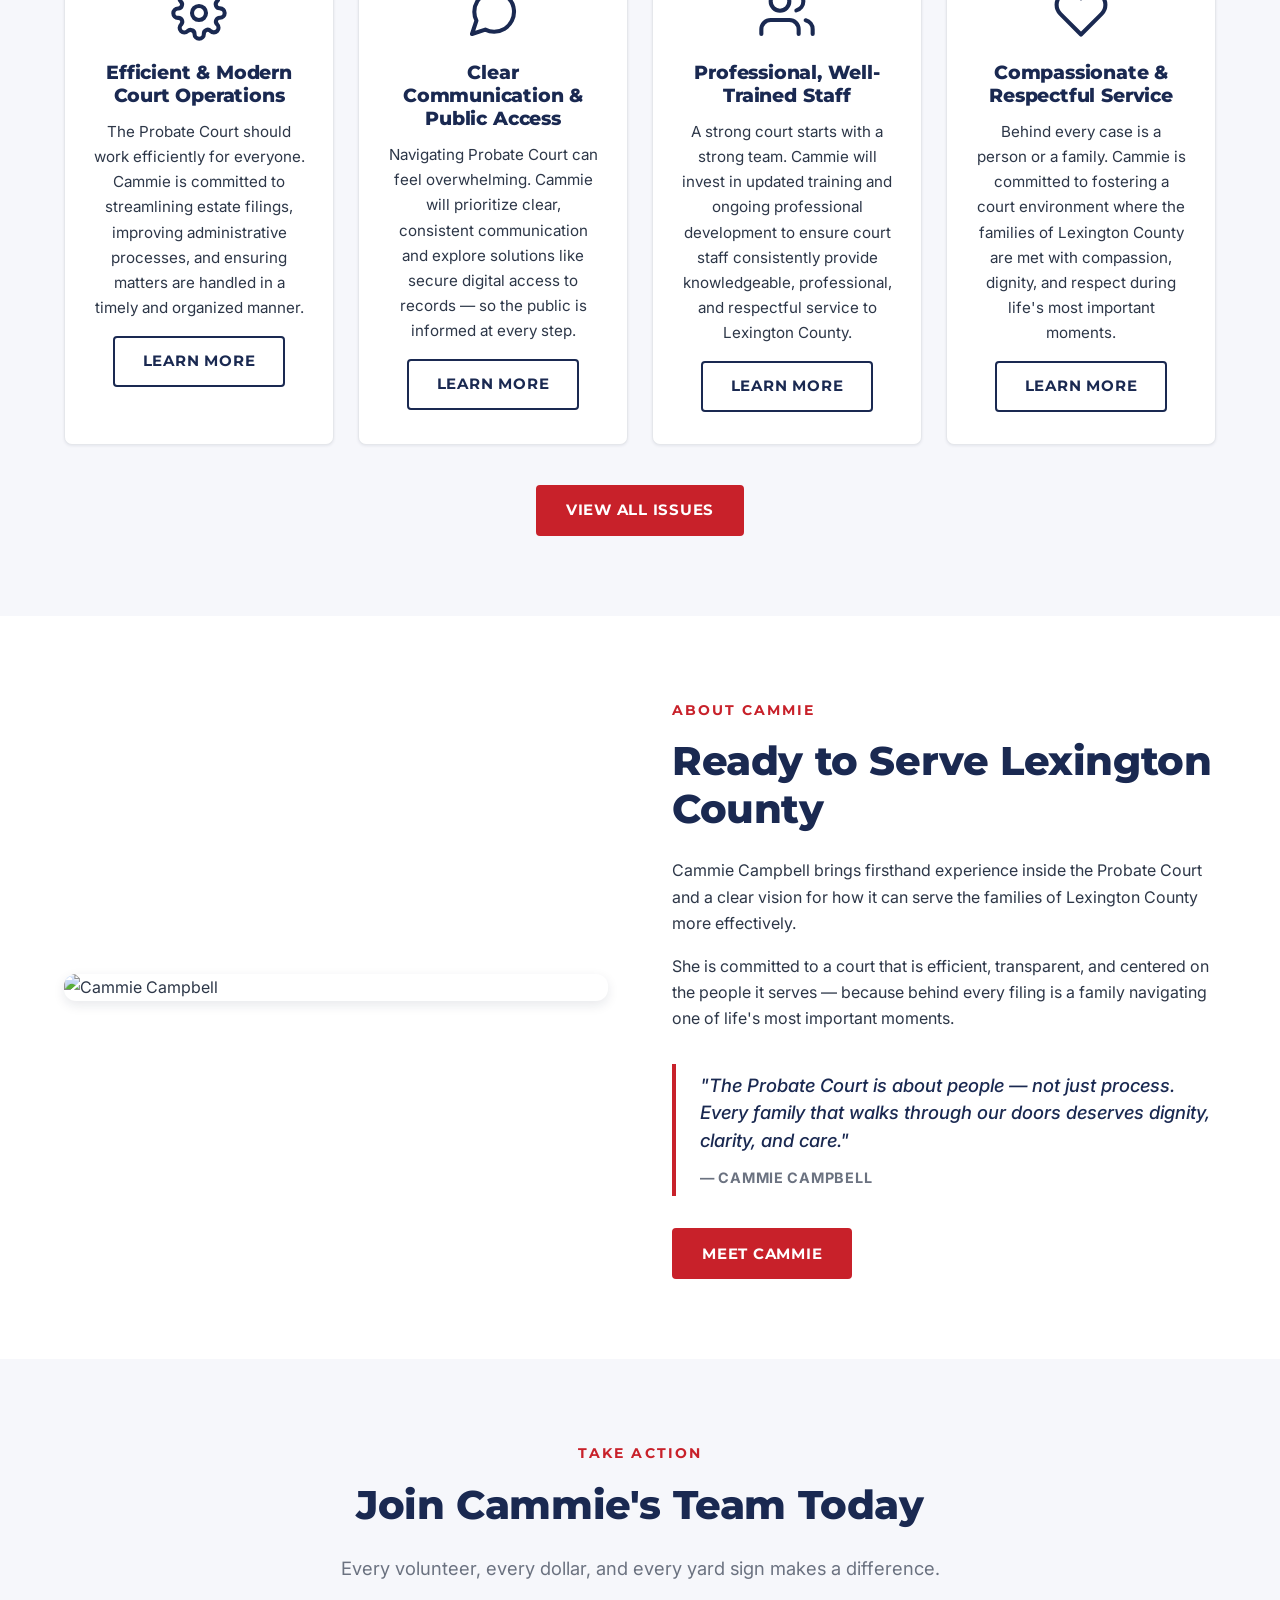
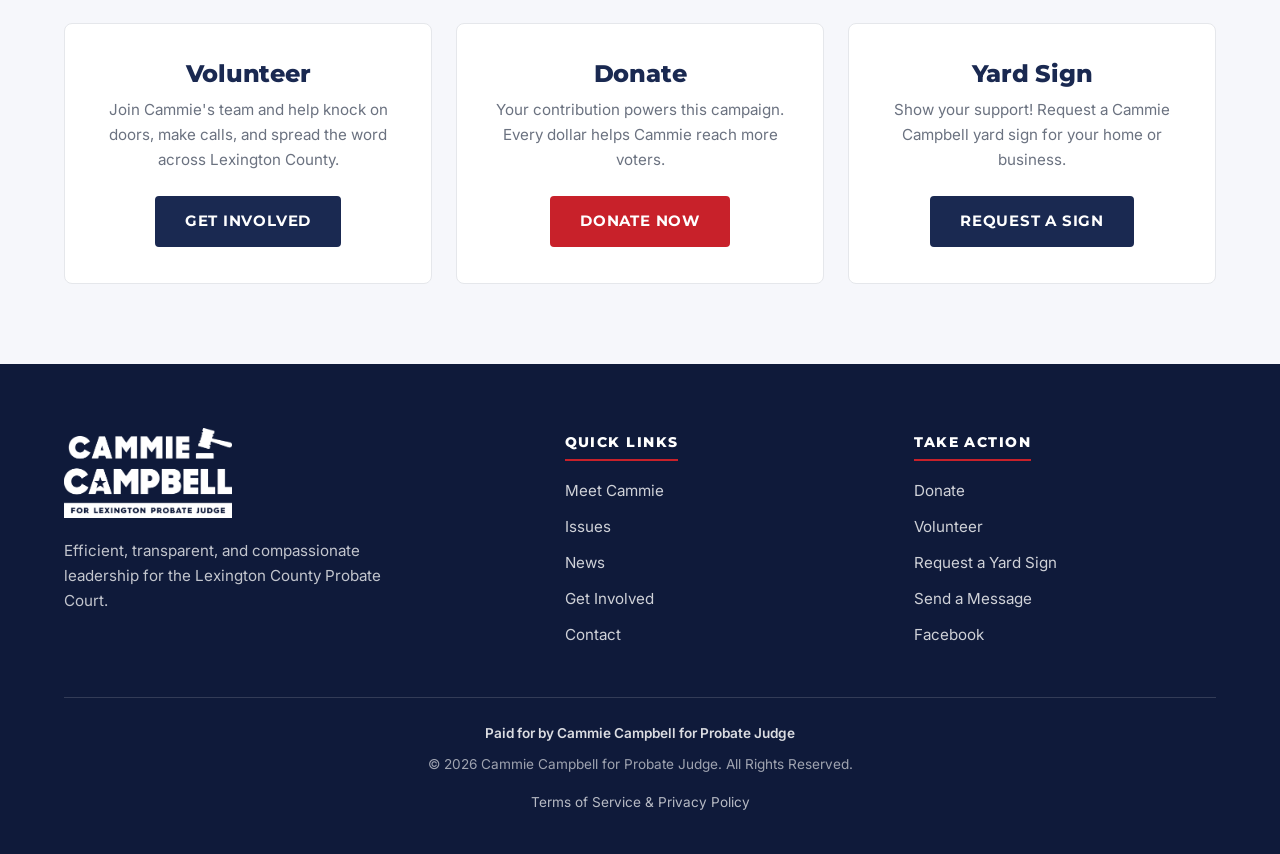
==== commit 45ec02f2: "donate strip update" ====
--- a/index.html
+++ b/index.html
@@ -97,16 +97,21 @@
 <!-- =======================  DONATE BAR  ======================= -->
 <section class="donate-section">
   <div class="container">
-    <span class="eyebrow">Donate Today</span>
-    <h2>Chip in to Elect Cammie</h2>
-    <p>Your contribution powers this grassroots campaign to bring efficient, compassionate leadership to the Lexington County Probate Court.</p>
-
-    <div class="donate-amounts">
-      <a href="https://secure.anedot.com/cammie-for-probate-judge/donate-now?amount=50" target="_blank" rel="noopener" class="donate-btn">$50</a>
-      <a href="https://secure.anedot.com/cammie-for-probate-judge/donate-now?amount=100" target="_blank" rel="noopener" class="donate-btn">$100</a>
-      <a href="https://secure.anedot.com/cammie-for-probate-judge/donate-now?amount=250" target="_blank" rel="noopener" class="donate-btn">$250</a>
-      <a href="https://secure.anedot.com/cammie-for-probate-judge/donate-now?amount=500" target="_blank" rel="noopener" class="donate-btn">$500</a>
-      <a href="https://secure.anedot.com/cammie-for-probate-judge/donate-now" target="_blank" rel="noopener" class="donate-btn">Other</a>
+    <div class="donate-grid">
+      <div class="donate-text">
+        <span class="eyebrow">Donate Today</span>
+        <h2>Chip in to Elect Cammie</h2>
+        <p>Your contribution powers this grassroots campaign to bring efficient, compassionate leadership to the Lexington County Probate Court.</p>
+      </div>
+
+      <div class="donate-amounts">
+        <a href="https://secure.anedot.com/cammie-for-probate-judge/donate-now?amount=50" target="_blank" rel="noopener" class="donate-btn">$50</a>
+        <a href="https://secure.anedot.com/cammie-for-probate-judge/donate-now?amount=100" target="_blank" rel="noopener" class="donate-btn">$100</a>
+        <a href="https://secure.anedot.com/cammie-for-probate-judge/donate-now?amount=250" target="_blank" rel="noopener" class="donate-btn">$250</a>
+        <a href="https://secure.anedot.com/cammie-for-probate-judge/donate-now?amount=500" target="_blank" rel="noopener" class="donate-btn">$500</a>
+        <a href="https://secure.anedot.com/cammie-for-probate-judge/donate-now?amount=1000" target="_blank" rel="noopener" class="donate-btn">$1,000</a>
+        <a href="https://secure.anedot.com/cammie-for-probate-judge/donate-now" target="_blank" rel="noopener" class="donate-btn">Other</a>
+      </div>
     </div>
   </div>
 </section>
--- a/css/styles.css
+++ b/css/styles.css
@@ -557,37 +557,50 @@
 .donate-section {
   background: linear-gradient(135deg, var(--primary-red) 0%, var(--secondary-red) 100%);
   color: var(--white);
-  padding: 3.5rem 0;
-  text-align: center;
-}
-
-.donate-section .eyebrow { color: rgba(255, 255, 255, 0.85); }
-.donate-section h2 { color: var(--white); margin-bottom: 0.5rem; }
-.donate-section p {
+  padding: 4rem 0;
+}
+
+.donate-grid {
+  display: grid;
+  grid-template-columns: 1fr 1.1fr;
+  gap: 3.5rem;
+  align-items: center;
+}
+
+.donate-text {
+  text-align: left;
+}
+
+.donate-text .eyebrow {
+  color: rgba(255, 255, 255, 0.9);
+  margin-bottom: 0.75rem;
+}
+
+.donate-text h2 {
+  color: var(--white);
+  margin-bottom: 0.75rem;
+}
+
+.donate-text p {
   color: rgba(255, 255, 255, 0.95);
   font-size: 1.05rem;
-  max-width: 640px;
-  margin: 0 auto 2rem;
+  margin: 0;
 }
 
 .donate-amounts {
-  display: flex;
-  flex-wrap: wrap;
-  justify-content: center;
-  gap: 0.75rem;
-  max-width: 780px;
-  margin: 0 auto;
+  display: grid;
+  grid-template-columns: repeat(3, 1fr);
+  gap: 0.85rem;
 }
 
 .donate-btn {
-  flex: 1 1 140px;
-  min-width: 120px;
-  padding: 1.1rem 1rem;
+  padding: 1.15rem 0.5rem;
   background-color: var(--white);
   color: var(--primary-red);
   font-family: var(--font-heading);
-  font-size: 1.25rem;
+  font-size: 1.2rem;
   font-weight: 800;
+  text-align: center;
   text-decoration: none;
   border-radius: var(--radius-md);
   border: 2px solid var(--white);
@@ -599,6 +612,26 @@
   border-color: var(--primary-blue);
   transform: translateY(-2px);
   box-shadow: var(--shadow-md);
+}
+
+@media (max-width: 800px) {
+  .donate-grid {
+    grid-template-columns: 1fr;
+    gap: 2rem;
+  }
+  .donate-text {
+    text-align: center;
+  }
+  .donate-text p {
+    max-width: 540px;
+    margin: 0 auto;
+  }
+}
+
+@media (max-width: 480px) {
+  .donate-amounts {
+    grid-template-columns: repeat(2, 1fr);
+  }
 }
 
 /* Priorities Grid ------------------------------------------------------ */
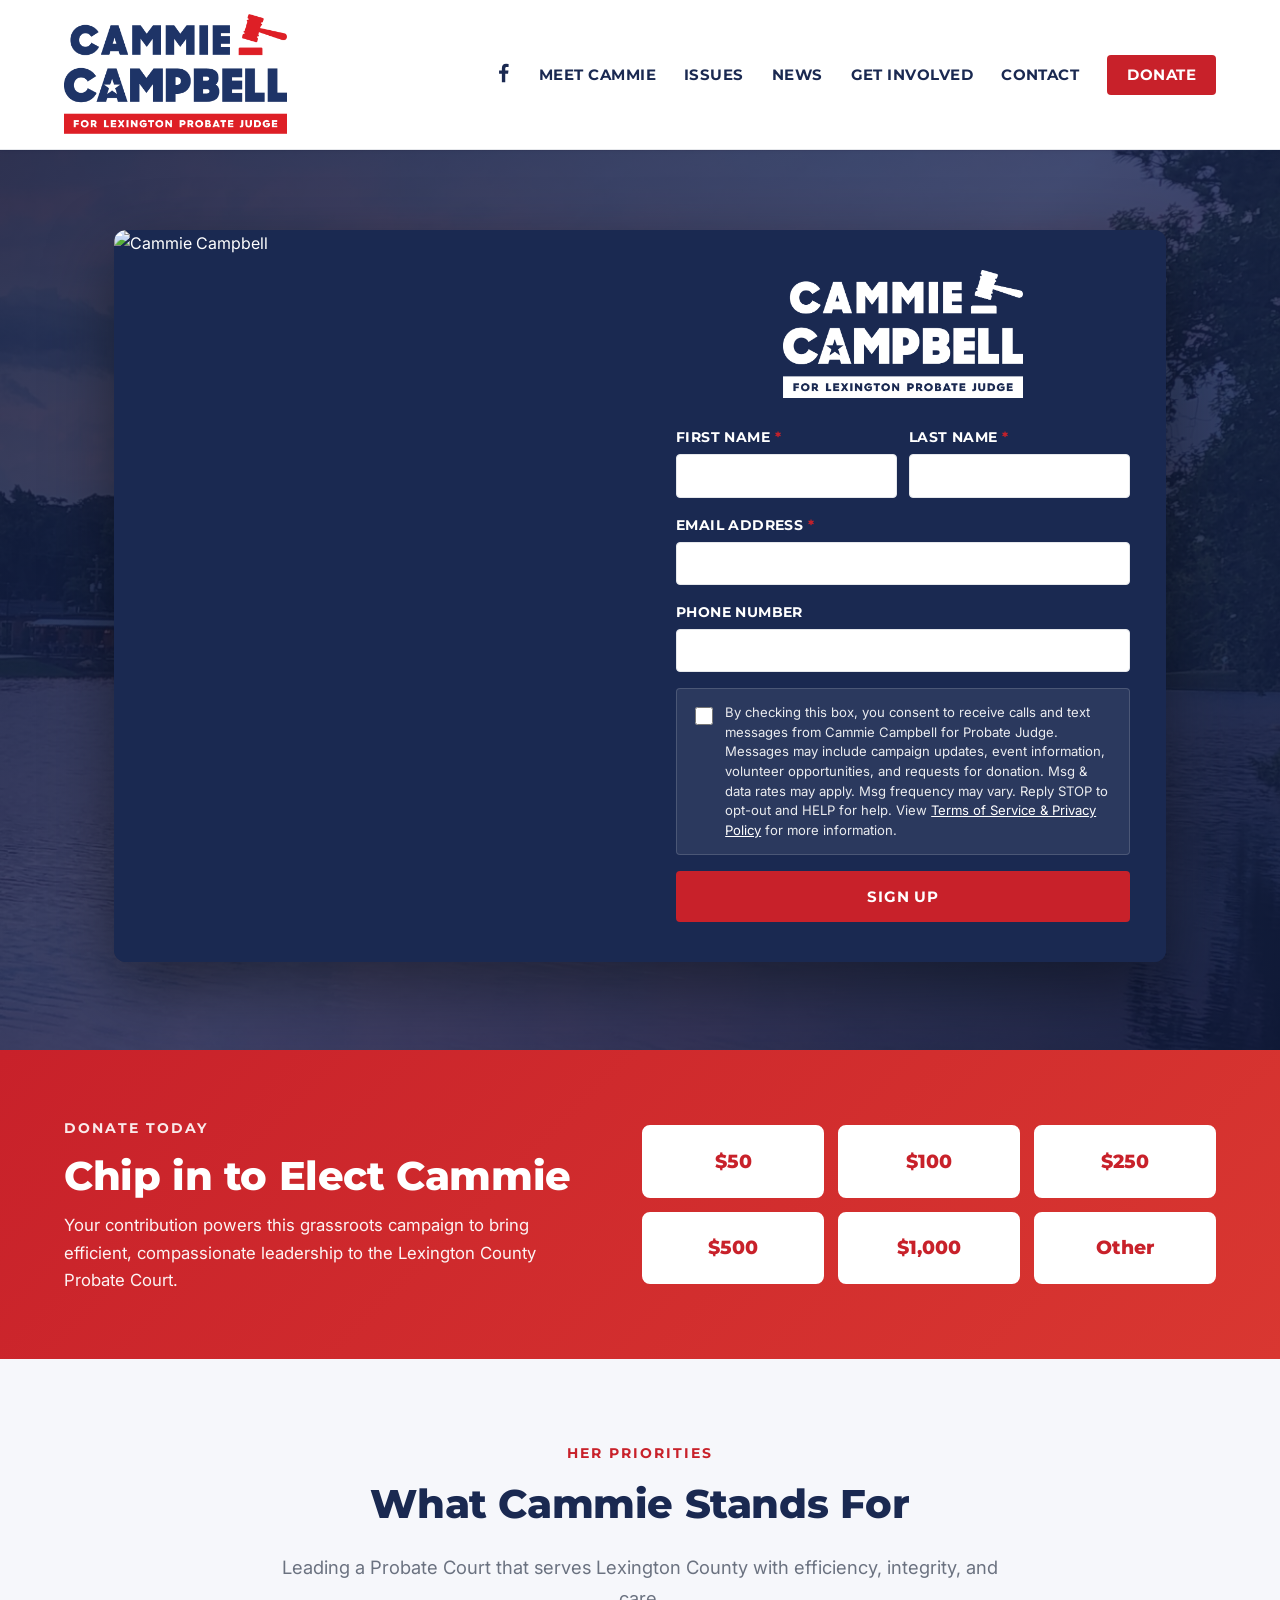
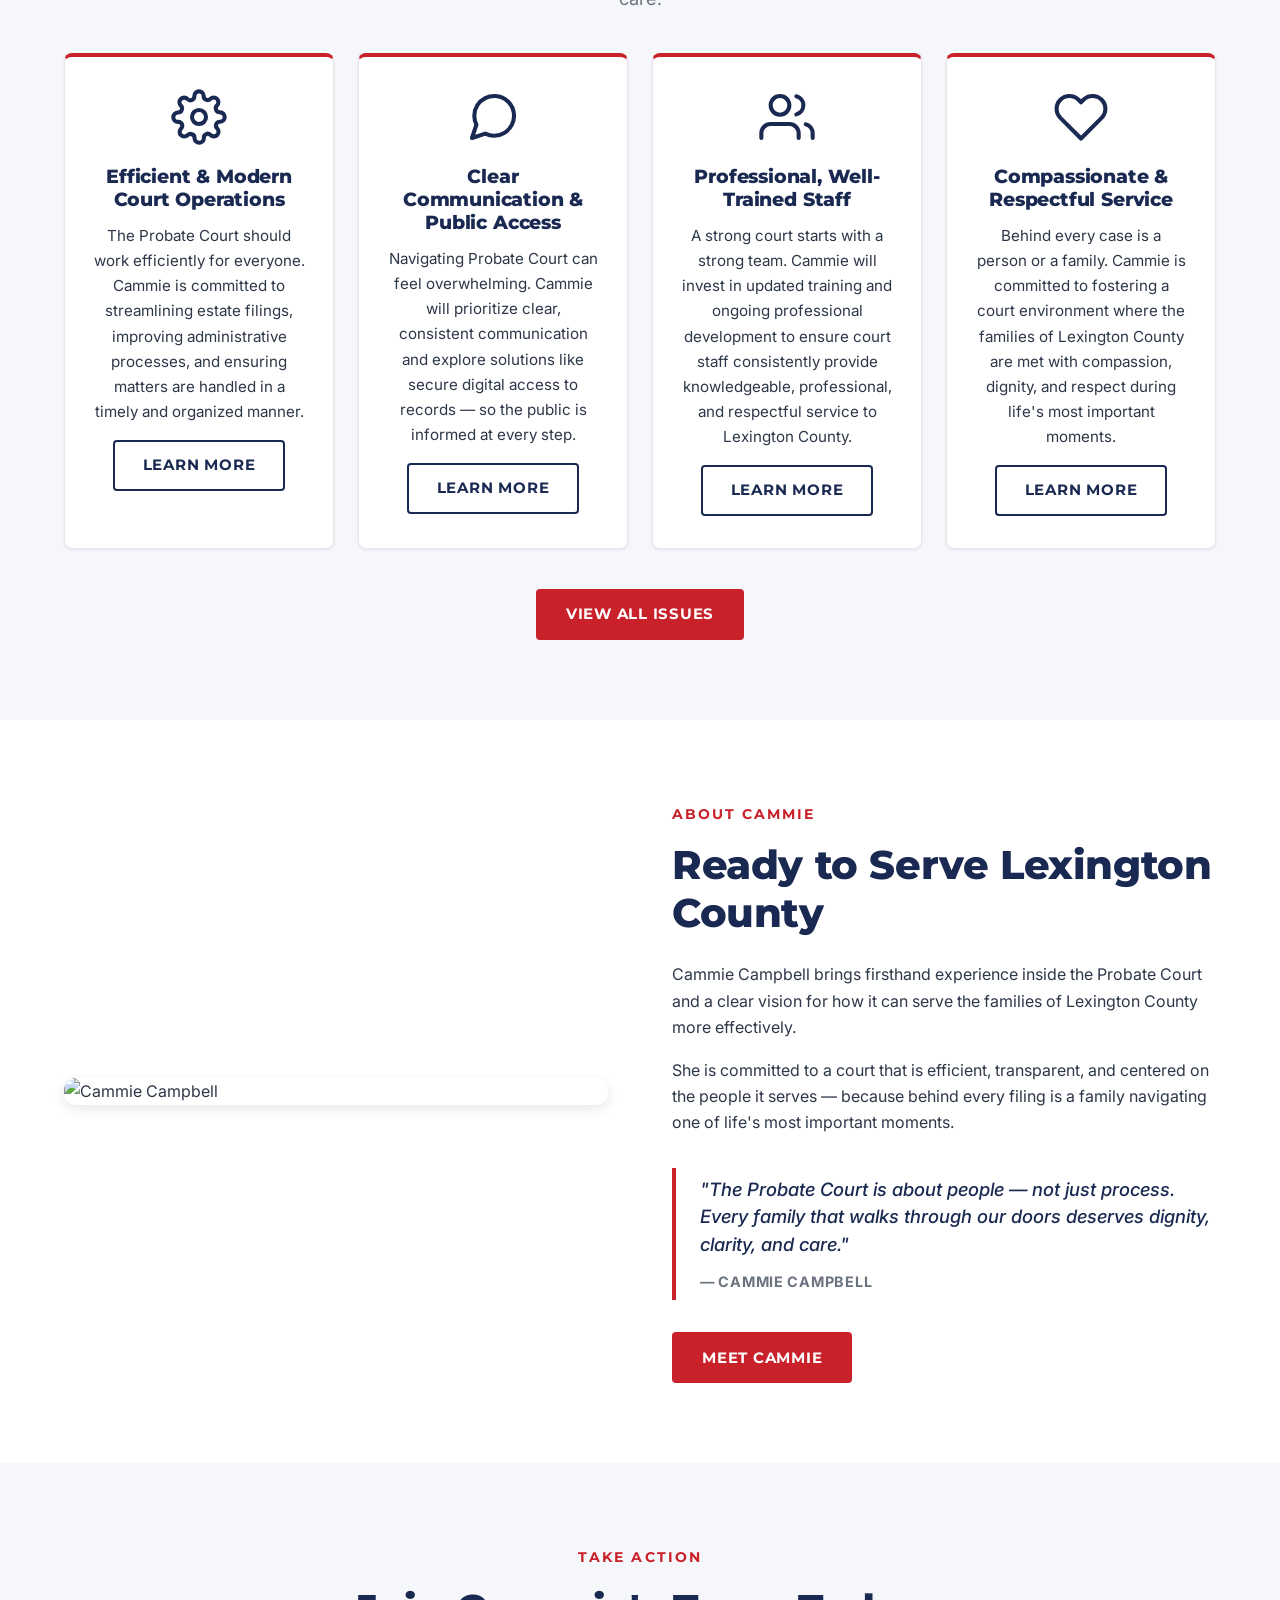
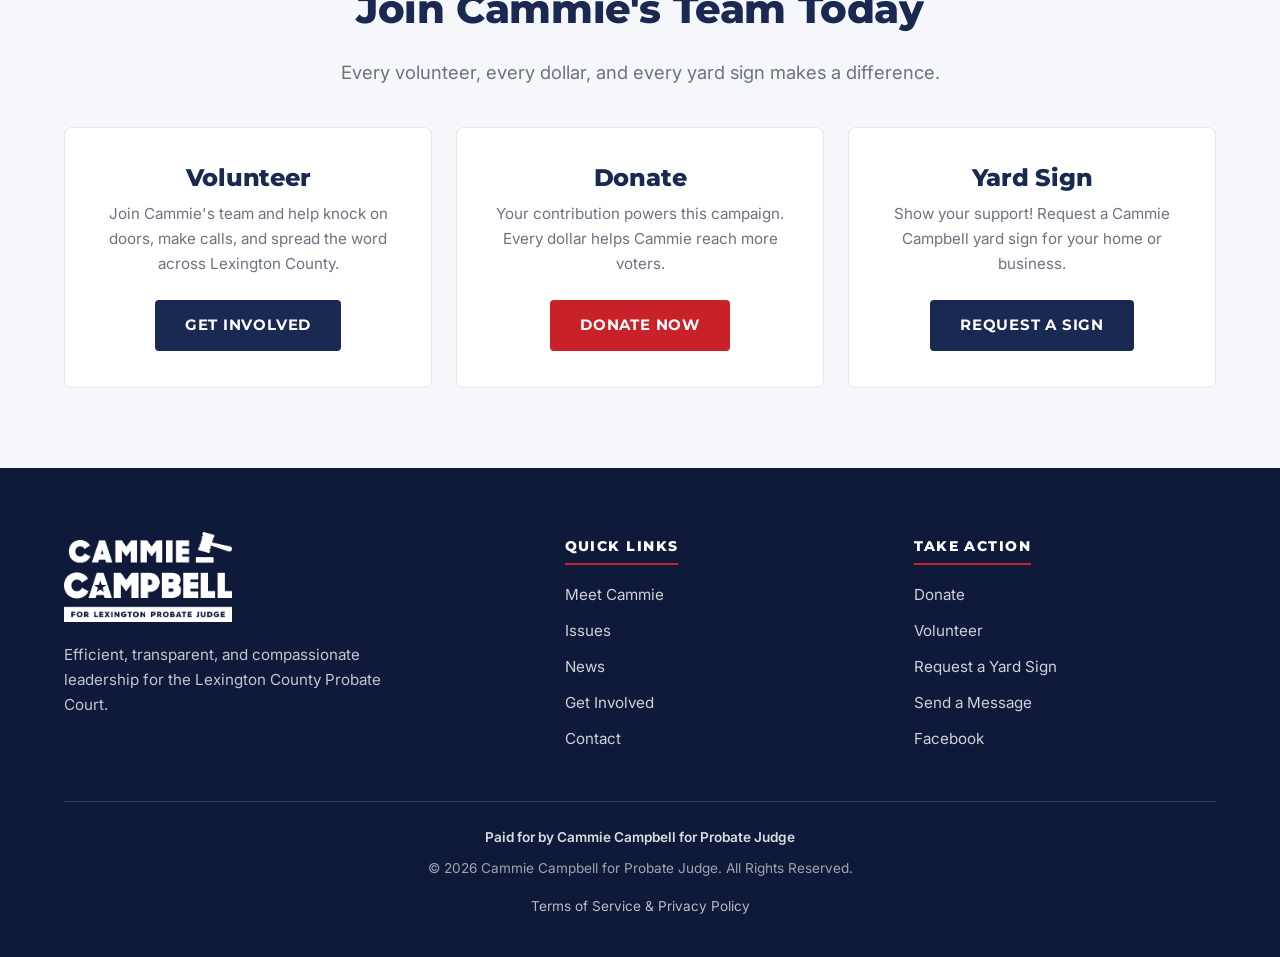
==== commit 9022354b: "hero overhaul" ====
--- a/index.html
+++ b/index.html
@@ -42,54 +42,57 @@
 
 <!-- =======================  HERO  ======================= -->
 <section class="hero">
+  <div class="hero-bg" aria-hidden="true"></div>
   <div class="hero-inner">
-    <div class="hero-image">
-      <img src="images/cammie-hero.webp" alt="Cammie Campbell" loading="eager">
-    </div>
-
-    <div class="hero-signup">
-      <h2>Join the Team</h2>
-      <p>Sign up for campaign updates, events, and ways to help Cammie win.</p>
-
-      <form class="web3-form" novalidate>
-        <input type="hidden" name="access_key" value="a4688b7a-0fd7-4d82-8709-f1d672ed37c7">
-        <input type="hidden" name="subject" value="New Homepage Sign-Up — Cammie for Probate Judge">
-        <input type="hidden" name="from_name" value="Cammie Campbell Website">
-        <input type="checkbox" name="botcheck" style="display:none;">
-
-        <div class="form-message success">Thank you! You're signed up.</div>
-        <div class="form-message error">Something went wrong. Please try again.</div>
-
-        <div class="form-row">
+    <div class="hero-card">
+      <div class="hero-image">
+        <img src="images/cammie-hero.webp" alt="Cammie Campbell" loading="eager">
+      </div>
+      <div class="hero-signup">
+        <div class="hero-signup-logo">
+          <img src="images/logo-white.webp" alt="Cammie Campbell for Probate Judge">
+        </div>
+
+        <form class="web3-form" novalidate>
+          <input type="hidden" name="access_key" value="a4688b7a-0fd7-4d82-8709-f1d672ed37c7">
+          <input type="hidden" name="subject" value="New Homepage Sign-Up — Cammie for Probate Judge">
+          <input type="hidden" name="from_name" value="Cammie Campbell Website">
+          <input type="checkbox" name="botcheck" style="display:none;">
+
+          <div class="form-message success">Thank you! You're signed up.</div>
+          <div class="form-message error">Something went wrong. Please try again.</div>
+
+          <div class="form-row">
+            <div class="form-group">
+              <label for="hero-first">First Name <span class="required">*</span></label>
+              <input type="text" id="hero-first" name="First Name" required>
+            </div>
+            <div class="form-group">
+              <label for="hero-last">Last Name <span class="required">*</span></label>
+              <input type="text" id="hero-last" name="Last Name" required>
+            </div>
+          </div>
+
           <div class="form-group">
-            <label for="hero-first">First Name <span class="required">*</span></label>
-            <input type="text" id="hero-first" name="First Name" required>
-          </div>
+            <label for="hero-email">Email Address <span class="required">*</span></label>
+            <input type="email" id="hero-email" name="Email" required>
+          </div>
+
           <div class="form-group">
-            <label for="hero-last">Last Name <span class="required">*</span></label>
-            <input type="text" id="hero-last" name="Last Name" required>
-          </div>
-        </div>
-
-        <div class="form-group">
-          <label for="hero-email">Email Address <span class="required">*</span></label>
-          <input type="email" id="hero-email" name="Email" required>
-        </div>
-
-        <div class="form-group">
-          <label for="hero-phone">Phone Number</label>
-          <input type="tel" id="hero-phone" name="Phone">
-        </div>
-
-        <div class="checkbox-group">
-          <input type="checkbox" id="hero-sms" name="SMS Consent" value="Yes">
-          <label for="hero-sms">
-            By checking this box, you consent to receive calls and text messages from Cammie Campbell for Probate Judge. Messages may include campaign updates, event information, volunteer opportunities, and requests for donation. Msg &amp; data rates may apply. Msg frequency may vary. Reply STOP to opt-out and HELP for help. View <a href="privacy/">Terms of Service &amp; Privacy Policy</a> for more information.
-          </label>
-        </div>
-
-        <button type="submit" class="btn btn-primary btn-block">Sign Up</button>
-      </form>
+            <label for="hero-phone">Phone Number</label>
+            <input type="tel" id="hero-phone" name="Phone">
+          </div>
+
+          <div class="checkbox-group">
+            <input type="checkbox" id="hero-sms" name="SMS Consent" value="Yes">
+            <label for="hero-sms">
+              By checking this box, you consent to receive calls and text messages from Cammie Campbell for Probate Judge. Messages may include campaign updates, event information, volunteer opportunities, and requests for donation. Msg &amp; data rates may apply. Msg frequency may vary. Reply STOP to opt-out and HELP for help. View <a href="privacy/">Terms of Service &amp; Privacy Policy</a> for more information.
+            </label>
+          </div>
+
+          <button type="submit" class="btn btn-primary btn-block">Sign Up</button>
+        </form>
+      </div>
     </div>
   </div>
 </section>
--- a/css/styles.css
+++ b/css/styles.css
@@ -350,61 +350,129 @@
 /* Hero ----------------------------------------------------------------- */
 .hero {
   position: relative;
-  background-color: var(--primary-blue);
-  color: var(--white);
-  padding: 4rem 0;
+  color: var(--white);
+  padding: 5rem 0 5.5rem;
   overflow: hidden;
+  isolation: isolate;
+}
+
+.hero-bg {
+  position: absolute;
+  inset: 0;
+  background-image: url('../images/hero-bg.webp');
+  background-size: cover;
+  background-position: center 60%;
+  z-index: -2;
+}
+
+.hero-bg::after {
+  content: "";
+  position: absolute;
+  inset: 0;
+  background:
+    linear-gradient(135deg, rgba(15, 26, 58, 0.85) 0%, rgba(26, 41, 81, 0.75) 50%, rgba(15, 26, 58, 0.90) 100%);
+  z-index: -1;
 }
 
 .hero-inner {
-  max-width: var(--max-width);
+  max-width: 1100px;
   margin: 0 auto;
   padding: 0 1.5rem;
-  display: grid;
-  grid-template-columns: 1.15fr 1fr;
-  gap: 3rem;
-  align-items: center;
   position: relative;
   z-index: 1;
 }
 
+.hero-card {
+  display: grid;
+  grid-template-columns: 1fr 1fr;
+  background-color: var(--primary-blue);
+  border-radius: var(--radius-lg);
+  overflow: hidden;
+  box-shadow: 0 25px 70px rgba(0, 0, 0, 0.45);
+}
+
 .hero-image {
   position: relative;
-}
+  min-height: 100%;
+  background-color: var(--primary-blue);
+}
+
 .hero-image img {
   width: 100%;
-  max-width: 520px;
-  border-radius: var(--radius-lg);
-  box-shadow: var(--shadow-lg);
+  height: 100%;
+  object-fit: cover;
+  object-position: center top;
+  display: block;
+}
+
+.hero-signup {
+  background-color: var(--primary-blue);
+  color: var(--white);
+  padding: 2.5rem 2.25rem;
+  display: flex;
+  flex-direction: column;
+  justify-content: center;
+}
+
+.hero-signup-logo {
+  text-align: center;
+  margin-bottom: 1.75rem;
+}
+
+.hero-signup-logo img {
+  max-width: 240px;
+  width: 100%;
+  height: auto;
   margin: 0 auto;
-}
-
-.hero-signup {
-  background-color: var(--white);
-  color: var(--text-body);
-  padding: 2rem;
-  border-radius: var(--radius-lg);
-  box-shadow: var(--shadow-lg);
-}
-
-.hero-signup h2 {
-  color: var(--primary-blue);
-  font-size: 1.75rem;
-  margin-bottom: 0.3rem;
-}
-
-.hero-signup p {
-  color: var(--text-muted);
-  font-size: 0.95rem;
-  margin-bottom: 1.25rem;
+  display: block;
+}
+
+.hero-signup .form-group label {
+  color: var(--white);
+}
+
+.hero-signup .checkbox-group {
+  background-color: rgba(255, 255, 255, 0.08);
+  border-color: rgba(255, 255, 255, 0.15);
+}
+
+.hero-signup .checkbox-group label {
+  color: rgba(255, 255, 255, 0.9);
+}
+
+.hero-signup .checkbox-group label a {
+  color: var(--white);
+  text-decoration: underline;
+}
+
+.hero-signup .checkbox-group label a:hover {
+  color: var(--white);
+  opacity: 0.85;
 }
 
 @media (max-width: 850px) {
+  .hero {
+    padding: 2.5rem 0 3rem;
+  }
   .hero-inner {
+    padding: 0 1rem;
+  }
+  .hero-card {
     grid-template-columns: 1fr;
-    gap: 2rem;
-  }
-  .hero-image { order: -1; }
+  }
+  .hero-image {
+    aspect-ratio: 4 / 3;
+    min-height: 0;
+  }
+  .hero-image img {
+    object-position: center 20%;
+  }
+  .hero-signup {
+    padding: 2rem 1.5rem;
+  }
+  .hero-signup-logo img {
+    max-width: 200px;
+  }
 }
 
 /* Page Hero ------------------------------------------------------------ */
@@ -702,6 +770,12 @@
     grid-template-columns: 1fr;
     gap: 2.5rem;
   }
+  .split-content {
+    text-align: center;
+  }
+  .split-content .pull-quote {
+    text-align: left;
+  }
 }
 
 .split-image img {
@@ -959,16 +1033,33 @@
 .contact-value a:hover { color: var(--primary-red); }
 
 .contact-form-wrap {
-  background-color: var(--white);
+  background-color: var(--primary-blue);
+  color: var(--white);
   padding: 2rem;
   border-radius: var(--radius-md);
-  border: 1px solid var(--border-light);
+  border: 1px solid var(--primary-blue);
   box-shadow: var(--shadow-sm);
 }
 
 .contact-form-wrap h3 {
-  color: var(--primary-blue);
+  color: var(--white);
   margin-bottom: 1.25rem;
+}
+
+.contact-form-wrap .form-group label {
+  color: var(--white);
+}
+
+.contact-form-wrap .checkbox-group label {
+  color: var(--text-body);
+}
+
+.contact-form-wrap .checkbox-group label a {
+  color: var(--primary-red);
+}
+
+.contact-form-wrap p {
+  color: rgba(255, 255, 255, 0.85) !important;
 }
 
 /* Get Involved Page ---------------------------------------------------- */
@@ -991,19 +1082,48 @@
 .involvement-card p { color: var(--text-muted); font-size: 0.95rem; margin: 0; }
 
 .form-wrap {
-  background-color: var(--white);
+  background-color: var(--primary-blue);
+  color: var(--white);
   padding: 2.25rem;
   border-radius: var(--radius-md);
-  border: 1px solid var(--border-light);
+  border: 1px solid var(--primary-blue);
   box-shadow: var(--shadow-sm);
   max-width: 720px;
   margin: 0 auto;
 }
 
 .form-wrap h3 {
-  color: var(--primary-blue);
+  color: var(--white);
   margin-bottom: 1.5rem;
   font-size: 1.5rem;
+}
+
+.form-wrap .form-group label {
+  color: var(--white);
+}
+
+.form-wrap .checkbox-group label {
+  color: var(--text-body);
+}
+
+.form-wrap .checkbox-group label a {
+  color: var(--primary-red);
+}
+
+.form-wrap .form-group .checkbox-item {
+  color: var(--white);
+  font-family: var(--font-body);
+  font-weight: 600;
+  text-transform: none;
+  letter-spacing: 0;
+  background-color: transparent;
+  border: 1px solid rgba(255, 255, 255, 0.25);
+  transition: background-color 0.2s ease, border-color 0.2s ease;
+}
+
+.form-wrap .form-group .checkbox-item:hover {
+  background-color: rgba(255, 255, 255, 0.08);
+  border-color: rgba(255, 255, 255, 0.5);
 }
 
 /* Footer --------------------------------------------------------------- */
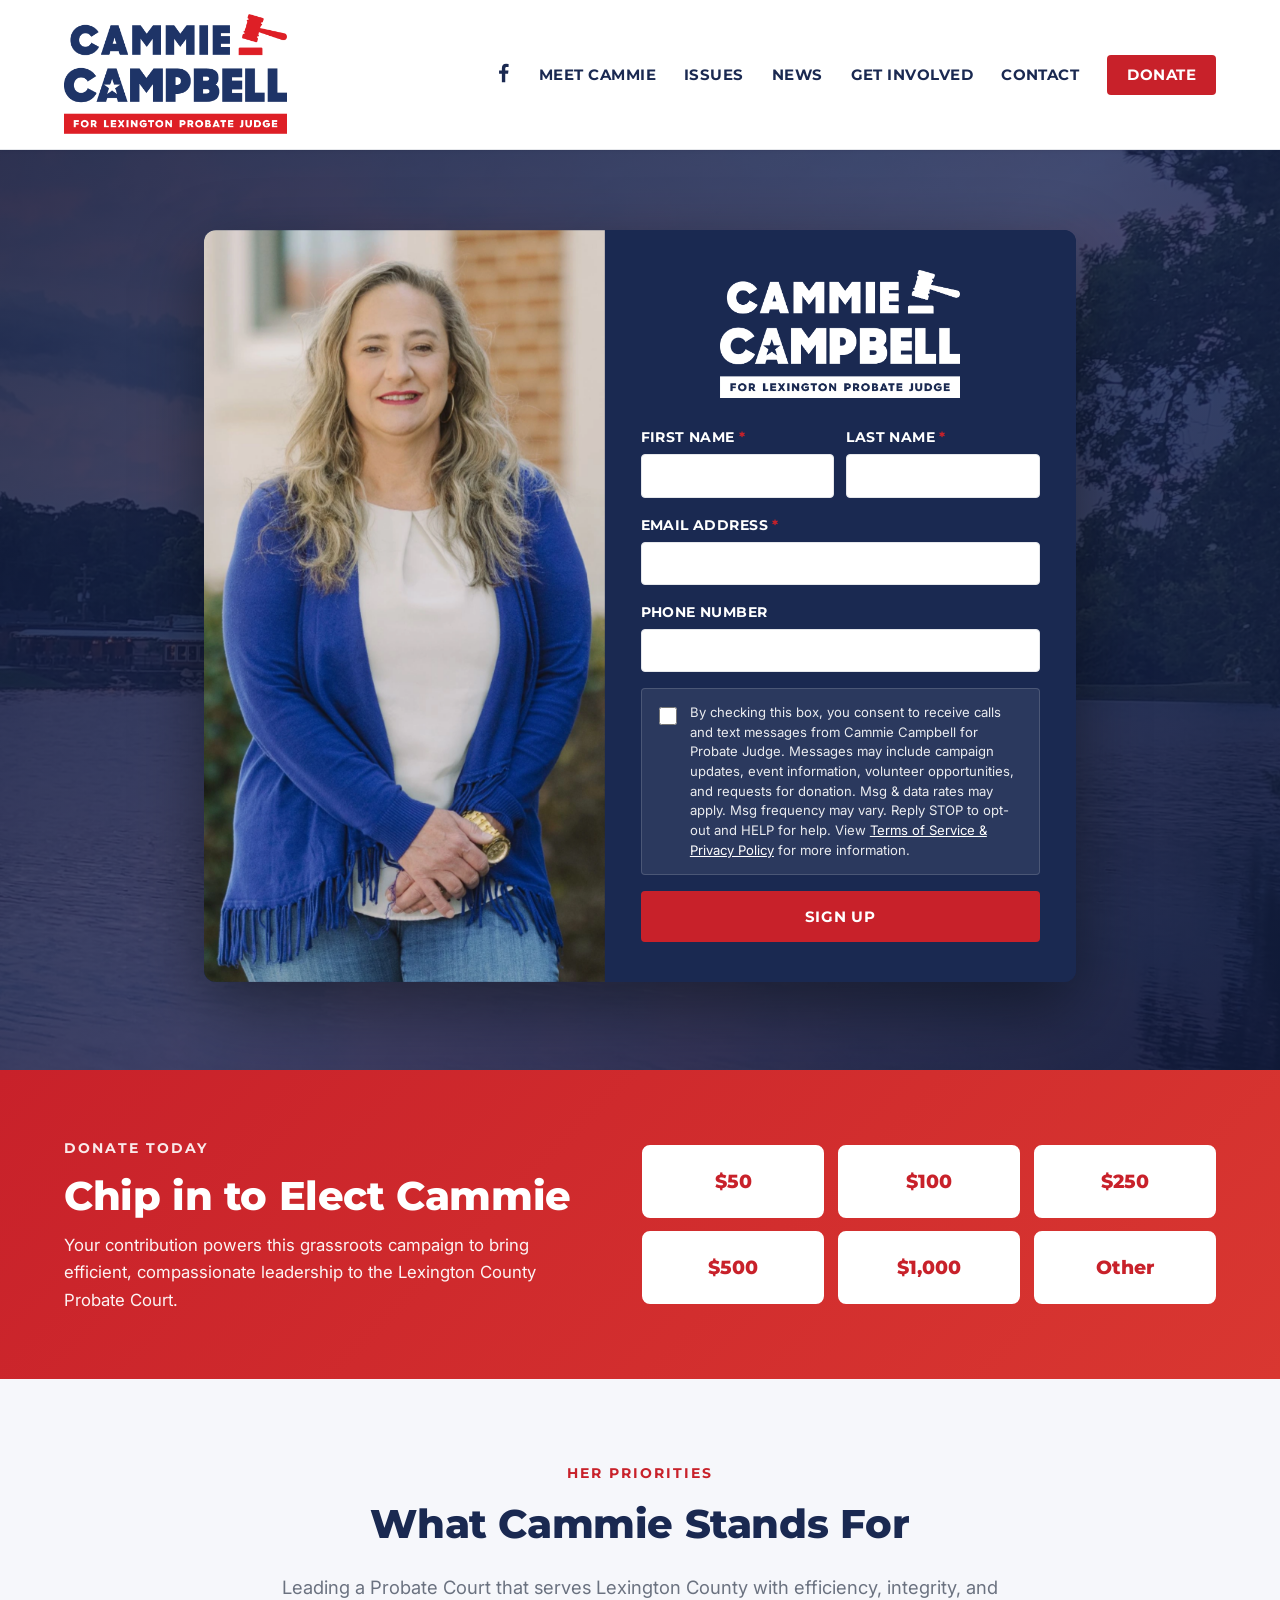
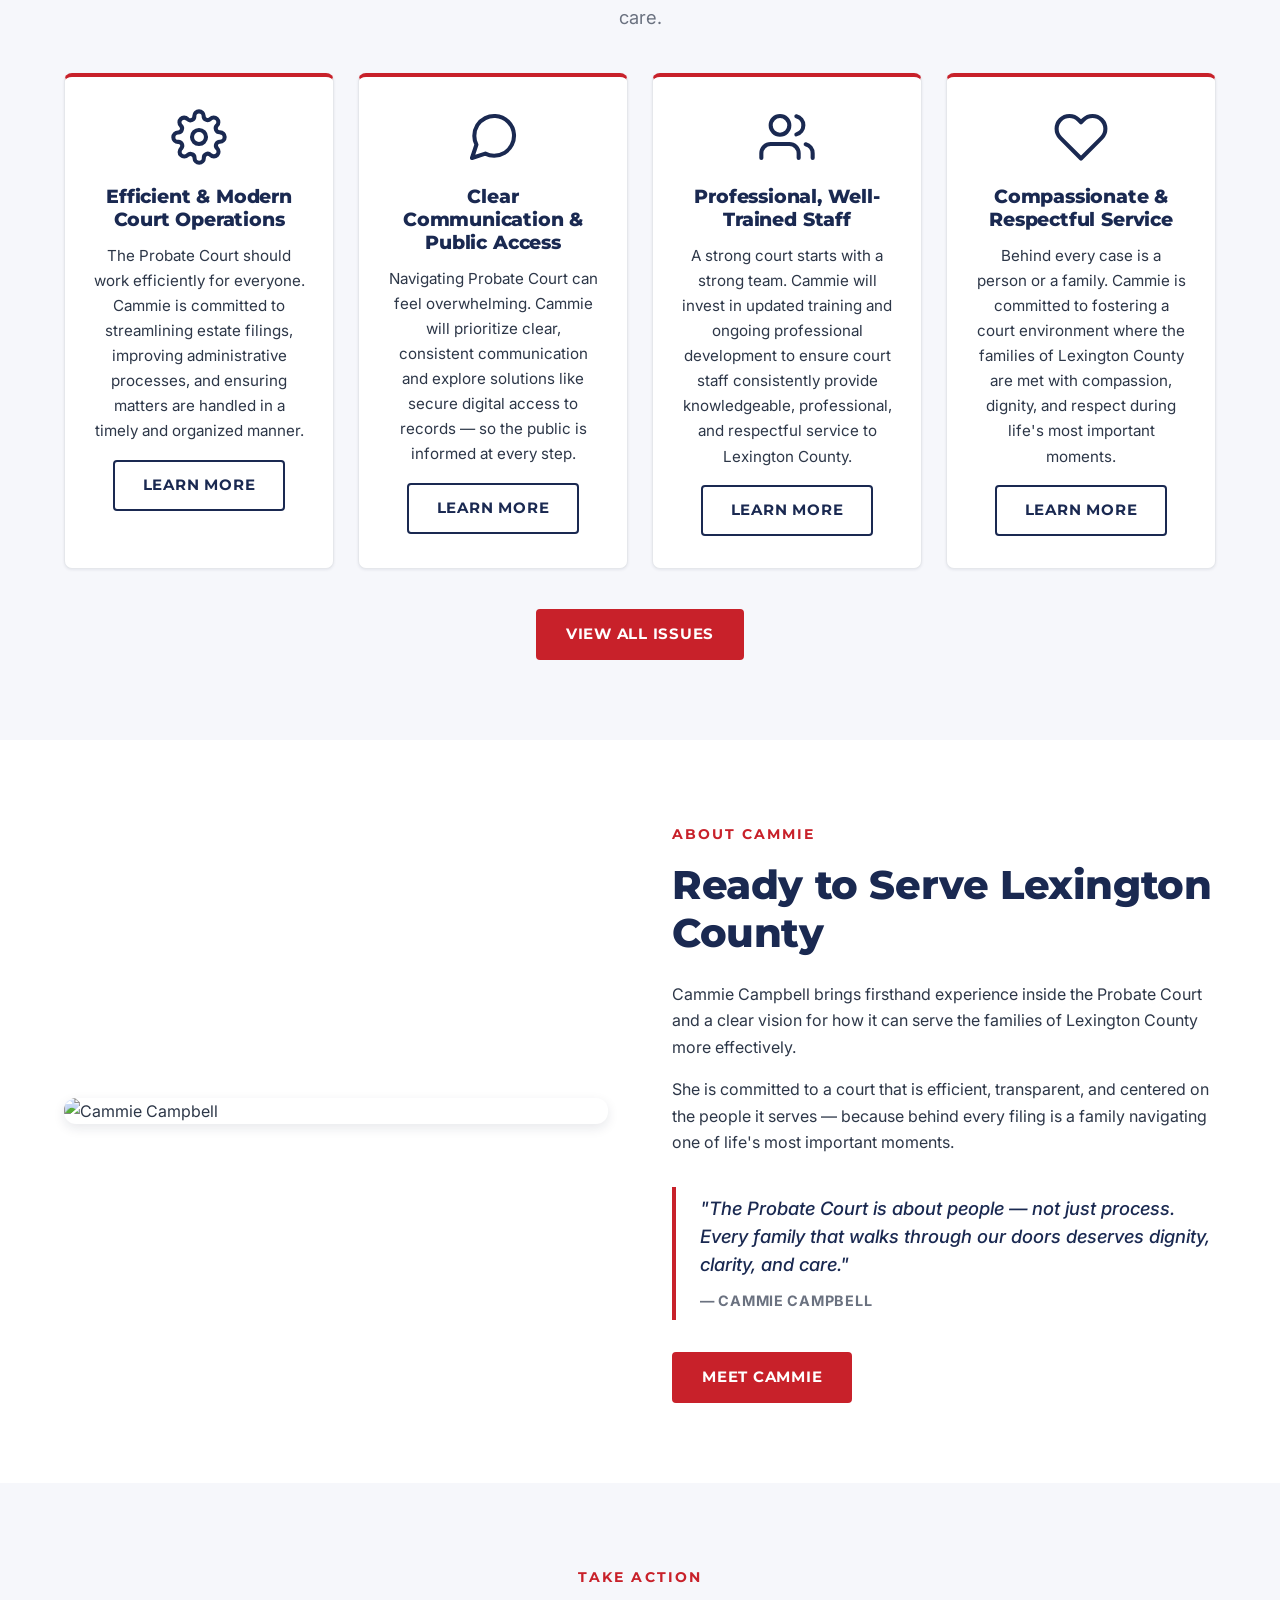
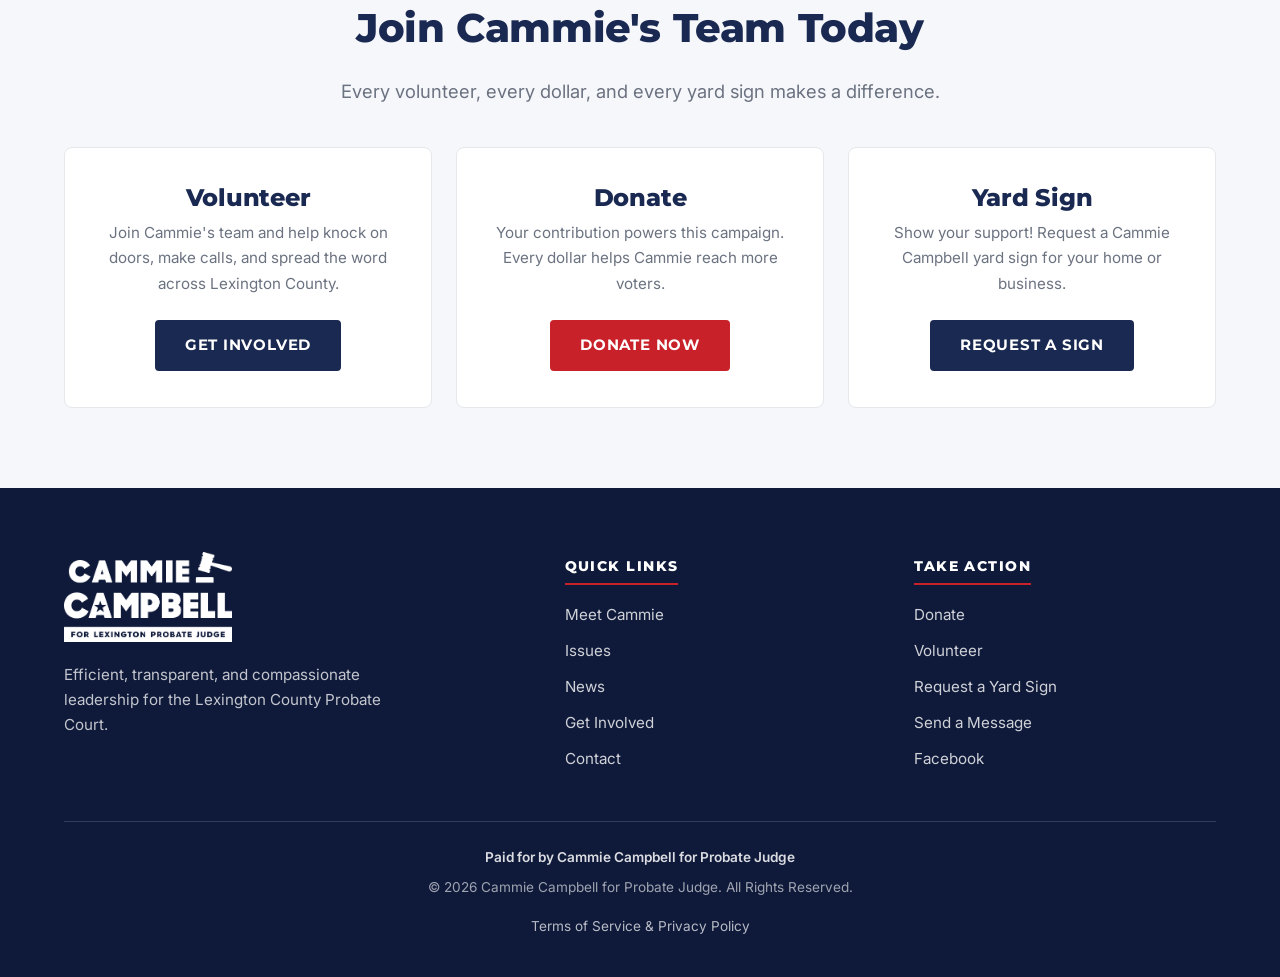
==== commit c314d08e: "og image" ====
--- a/index.html
+++ b/index.html
@@ -5,6 +5,21 @@
 <meta name="viewport" content="width=device-width, initial-scale=1.0">
 <title>Cammie Campbell for Lexington County Probate Judge</title>
 <meta name="description" content="Cammie Campbell is running for Lexington County Probate Judge. Efficient, transparent, compassionate service for the families of Lexington County.">
+<!-- Open Graph / Facebook / LinkedIn -->
+<meta property="og:type" content="website">
+<meta property="og:url" content="https://cammiecampbell.com/">
+<meta property="og:title" content="Cammie Campbell for Lexington County Probate Judge">
+<meta property="og:description" content="Cammie Campbell is running for Lexington County Probate Judge. Efficient, transparent, compassionate service for the families of Lexington County.">
+<meta property="og:image" content="https://cammiecampbell.com/images/og-image.png">
+<meta property="og:image:width" content="1200">
+<meta property="og:image:height" content="630">
+<meta property="og:site_name" content="Cammie Campbell for Probate Judge">
+<!-- Twitter / X -->
+<meta name="twitter:card" content="summary_large_image">
+<meta name="twitter:url" content="https://cammiecampbell.com/">
+<meta name="twitter:title" content="Cammie Campbell for Lexington County Probate Judge">
+<meta name="twitter:description" content="Cammie Campbell is running for Lexington County Probate Judge. Efficient, transparent, compassionate service for the families of Lexington County.">
+<meta name="twitter:image" content="https://cammiecampbell.com/images/og-image.png">
 <link rel="icon" type="image/png" href="images/favicon.png">
 <link rel="preconnect" href="https://fonts.googleapis.com">
 <link rel="preconnect" href="https://fonts.gstatic.com" crossorigin>
--- a/css/styles.css
+++ b/css/styles.css
@@ -375,7 +375,7 @@
 }
 
 .hero-inner {
-  max-width: 1100px;
+  max-width: 920px;
   margin: 0 auto;
   padding: 0 1.5rem;
   position: relative;
@@ -384,25 +384,29 @@
 
 .hero-card {
   display: grid;
-  grid-template-columns: 1fr 1fr;
+  grid-template-columns: 0.85fr 1fr;
   background-color: var(--primary-blue);
   border-radius: var(--radius-lg);
   overflow: hidden;
   box-shadow: 0 25px 70px rgba(0, 0, 0, 0.45);
+  align-items: stretch;
 }
 
 .hero-image {
   position: relative;
-  min-height: 100%;
   background-color: var(--primary-blue);
+  overflow: hidden;
 }
 
 .hero-image img {
   width: 100%;
   height: 100%;
   object-fit: cover;
-  object-position: center top;
+  object-position: center 25%;
   display: block;
+  image-rendering: auto;
+  transform: translateZ(0);
+  -webkit-backface-visibility: hidden;
 }
 
 .hero-signup {
@@ -461,11 +465,11 @@
     grid-template-columns: 1fr;
   }
   .hero-image {
-    aspect-ratio: 4 / 3;
+    aspect-ratio: 4 / 5;
     min-height: 0;
   }
   .hero-image img {
-    object-position: center 20%;
+    object-position: center 15%;
   }
   .hero-signup {
     padding: 2rem 1.5rem;
@@ -847,7 +851,7 @@
 
 .value-card {
   padding: 2rem 1.5rem;
-  background-color: var(--white);
+  background-color: var(--light-bg);
   border-radius: var(--radius-md);
   border-top: 4px solid var(--primary-blue);
   box-shadow: var(--shadow-sm);
@@ -866,58 +870,201 @@
 }
 
 /* Issues Page ---------------------------------------------------------- */
-.issue-block {
-  padding: 3.5rem 0;
-  border-bottom: 1px solid var(--border-light);
-}
-.issue-block:last-of-type { border-bottom: none; }
-.issue-block.alt { background-color: var(--light-bg); }
-
-.issue-block h2 {
+.issues-section {
+  background-color: var(--light-bg);
+  padding: 4rem 0 5rem;
+}
+
+.issue-card {
+  position: relative;
+  background-color: var(--white);
+  border-radius: var(--radius-md);
+  border: 1px solid var(--border-light);
+  box-shadow: var(--shadow-sm);
+  padding: 2.5rem 2.75rem 2.5rem 3.25rem;
+  margin-bottom: 1.75rem;
+  overflow: hidden;
+  transition: transform 0.2s ease, box-shadow 0.2s ease;
+}
+
+.issue-card::before {
+  content: "";
+  position: absolute;
+  top: 0;
+  left: 0;
+  bottom: 0;
+  width: 6px;
+  background-color: var(--primary-red);
+}
+
+.issue-card:last-child {
+  margin-bottom: 0;
+}
+
+.issue-card:hover {
+  transform: translateY(-2px);
+  box-shadow: var(--shadow-md);
+}
+
+.issue-card-number {
+  display: inline-block;
+  font-family: var(--font-heading);
+  font-size: 0.78rem;
+  font-weight: 700;
+  text-transform: uppercase;
+  letter-spacing: 0.18em;
+  color: var(--primary-red);
+  margin-bottom: 0.5rem;
+}
+
+.issue-card h2 {
   color: var(--primary-blue);
-  margin-bottom: 1.25rem;
-}
-
-.issue-block p {
-  font-size: 1.02rem;
+  font-size: clamp(1.4rem, 2.2vw, 1.75rem);
+  margin: 0 0 1.25rem;
+}
+
+.issue-card p {
+  font-size: 1rem;
   line-height: 1.75;
-  max-width: 820px;
-}
-
-.issue-bullets {
+  color: var(--text-body);
+  margin-bottom: 1rem;
+}
+
+.issue-card p:last-of-type {
+  margin-bottom: 1.5rem;
+}
+
+.issue-checklist {
   list-style: none;
   padding: 0;
-  margin: 1.5rem 0 0;
-  max-width: 820px;
-}
-
-.issue-bullets li {
+  margin: 0;
+}
+
+.issue-checklist li {
   position: relative;
-  padding: 0.6rem 0 0.6rem 1.75rem;
+  padding: 0.55rem 0 0.55rem 2rem;
   font-size: 0.98rem;
-  line-height: 1.5;
+  line-height: 1.55;
+  color: var(--text-body);
   border-bottom: 1px solid var(--border-light);
 }
-.issue-bullets li:last-child { border-bottom: none; }
-
-.issue-bullets li::before {
-  content: "★";
+
+.issue-checklist li:last-child {
+  border-bottom: none;
+}
+
+.issue-checklist li::before {
+  content: "";
   position: absolute;
   left: 0;
-  top: 0.55rem;
+  top: 0.65rem;
+  width: 18px;
+  height: 18px;
+  background-color: var(--primary-red);
+  border-radius: 50%;
+  background-image: url("data:image/svg+xml;utf8,<svg xmlns='http://www.w3.org/2000/svg' viewBox='0 0 24 24' fill='none' stroke='white' stroke-width='3.5' stroke-linecap='round' stroke-linejoin='round'><polyline points='20 6 9 17 4 12'></polyline></svg>");
+  background-repeat: no-repeat;
+  background-position: center;
+  background-size: 12px 12px;
+}
+
+@media (max-width: 700px) {
+  .issues-section {
+    padding: 2.5rem 0 3rem;
+  }
+  .issue-card {
+    padding: 2rem 1.5rem 2rem 1.75rem;
+  }
+  .issue-card::before {
+    width: 4px;
+  }
+  .issue-card h2 {
+    font-size: 1.3rem;
+  }
+}
+
+/* Issues Intro --------------------------------------------------------- */
+.issues-intro {
+  padding: 4.5rem 0 4rem;
+}
+
+.issues-pullquote {
+  position: relative;
+  margin: 0 auto 3rem;
+  padding: 2.5rem 1rem 2rem;
+  text-align: center;
+  border-top: 1px solid var(--border-light);
+  border-bottom: 1px solid var(--border-light);
+  max-width: 760px;
+}
+
+.issues-pullquote-icon {
+  width: 32px;
+  height: 32px;
   color: var(--primary-red);
-  font-size: 1.1rem;
-}
-
-.intro-text {
-  padding: 3rem 0;
-}
-
-.intro-text p {
-  font-size: 1.08rem;
-  line-height: 1.75;
-  max-width: 820px;
+  display: block;
   margin: 0 auto 1.25rem;
+  opacity: 0.85;
+}
+
+.issues-pullquote-text {
+  font-family: var(--font-heading);
+  font-size: clamp(1.4rem, 2.5vw, 1.85rem);
+  font-weight: 700;
+  line-height: 1.35;
+  color: var(--primary-blue);
+  margin: 0 0 1.25rem;
+  letter-spacing: -0.01em;
+  font-style: normal;
+  quotes: none;
+}
+
+.issues-pullquote-text::before,
+.issues-pullquote-text::after {
+  content: none;
+}
+
+.issues-pullquote-attribution {
+  font-family: var(--font-heading);
+  font-size: 0.78rem;
+  font-weight: 700;
+  letter-spacing: 0.15em;
+  text-transform: uppercase;
+  color: var(--primary-red);
+}
+
+.issues-intro-prose {
+  max-width: 720px;
+  margin: 0 auto;
+}
+
+.issues-intro-prose p {
+  font-size: 1.05rem;
+  line-height: 1.8;
+  color: var(--text-body);
+  margin-bottom: 1.25rem;
+}
+
+.issues-intro-prose p:last-child {
+  margin-bottom: 0;
+}
+
+@media (max-width: 850px) {
+  .issues-intro {
+    padding: 2.5rem 0 2.5rem;
+  }
+  .issues-pullquote {
+    padding: 2rem 0.5rem 1.75rem;
+    margin-bottom: 2.25rem;
+  }
+  .issues-pullquote-icon {
+    width: 28px;
+    height: 28px;
+    margin-bottom: 1rem;
+  }
+  .issues-intro-prose p {
+    font-size: 1rem;
+  }
 }
 
 /* News Page ------------------------------------------------------------ */
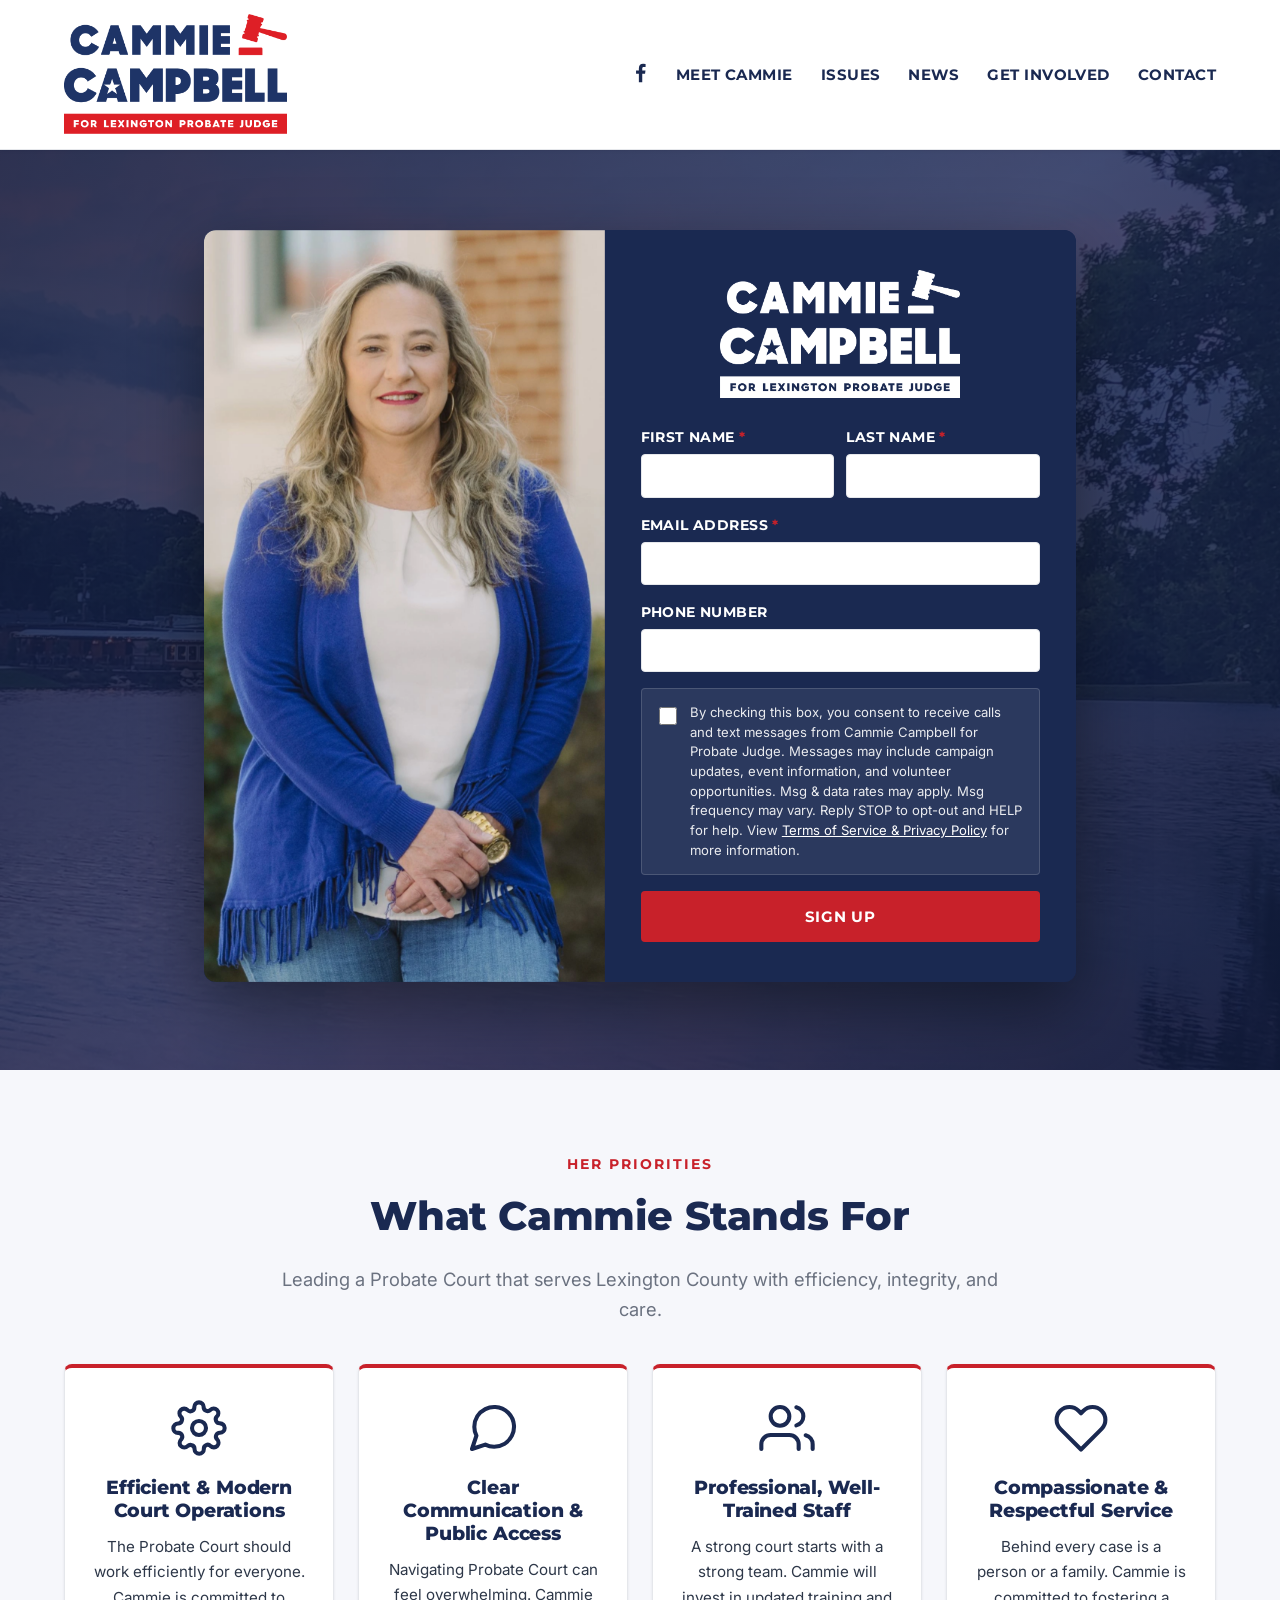
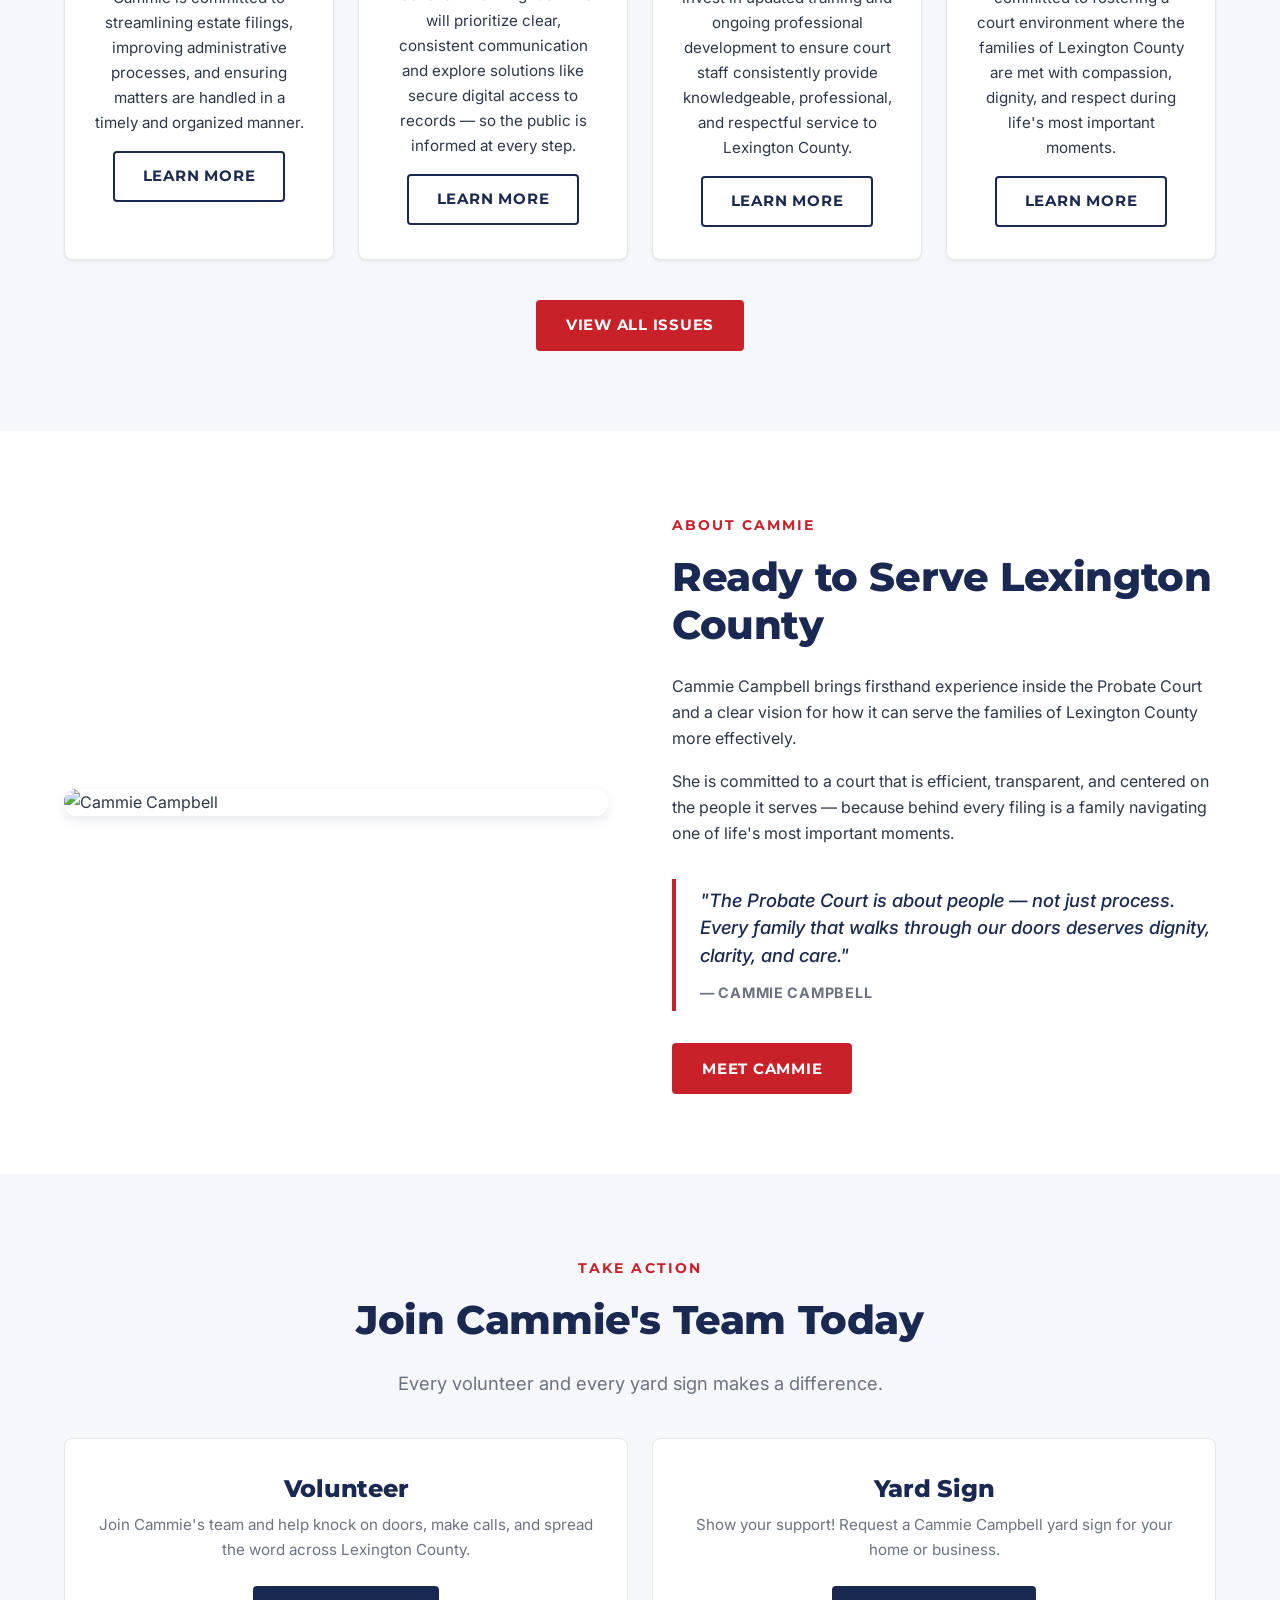
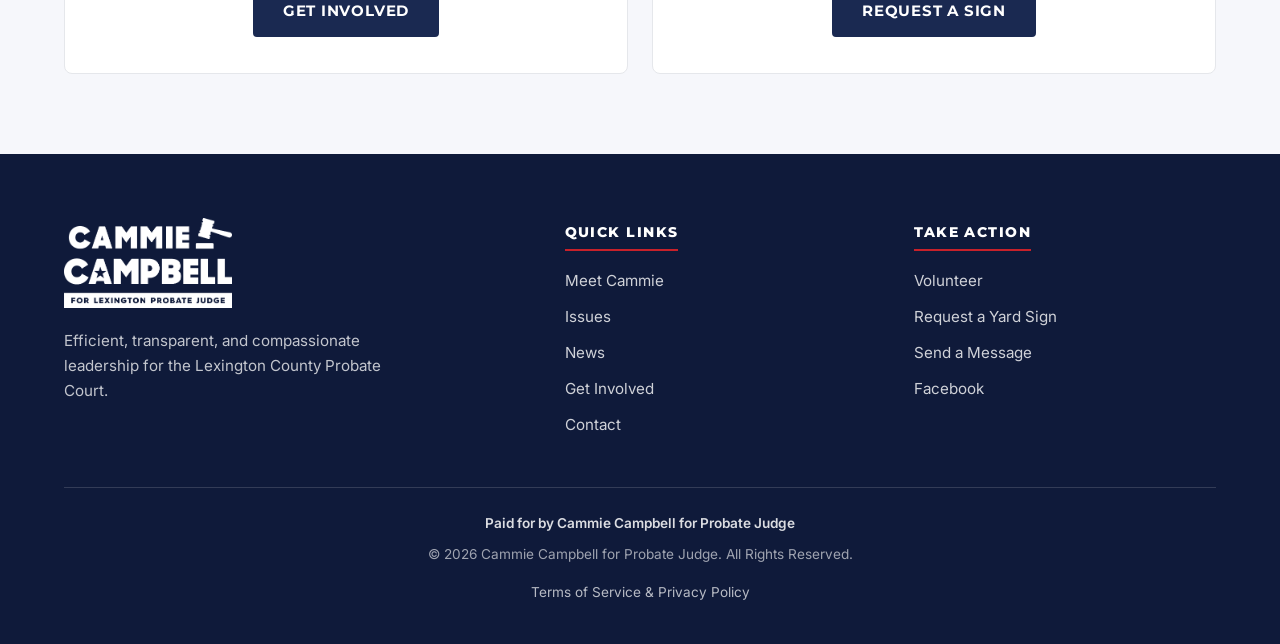
==== commit 37ea06fc: "donation remove" ====
--- a/index.html
+++ b/index.html
@@ -49,7 +49,6 @@
         <li><a href="news/">News</a></li>
         <li><a href="get-involved/">Get Involved</a></li>
         <li><a href="contact/">Contact</a></li>
-        <li><a href="https://secure.anedot.com/cammie-for-probate-judge/donate-now" class="donate-link" target="_blank" rel="noopener">Donate</a></li>
       </ul>
     </nav>
   </div>
@@ -101,34 +100,12 @@
           <div class="checkbox-group">
             <input type="checkbox" id="hero-sms" name="SMS Consent" value="Yes">
             <label for="hero-sms">
-              By checking this box, you consent to receive calls and text messages from Cammie Campbell for Probate Judge. Messages may include campaign updates, event information, volunteer opportunities, and requests for donation. Msg &amp; data rates may apply. Msg frequency may vary. Reply STOP to opt-out and HELP for help. View <a href="privacy/">Terms of Service &amp; Privacy Policy</a> for more information.
+              By checking this box, you consent to receive calls and text messages from Cammie Campbell for Probate Judge. Messages may include campaign updates, event information, and volunteer opportunities. Msg &amp; data rates may apply. Msg frequency may vary. Reply STOP to opt-out and HELP for help. View <a href="privacy/">Terms of Service &amp; Privacy Policy</a> for more information.
             </label>
           </div>
 
           <button type="submit" class="btn btn-primary btn-block">Sign Up</button>
         </form>
-      </div>
-    </div>
-  </div>
-</section>
-
-<!-- =======================  DONATE BAR  ======================= -->
-<section class="donate-section">
-  <div class="container">
-    <div class="donate-grid">
-      <div class="donate-text">
-        <span class="eyebrow">Donate Today</span>
-        <h2>Chip in to Elect Cammie</h2>
-        <p>Your contribution powers this grassroots campaign to bring efficient, compassionate leadership to the Lexington County Probate Court.</p>
-      </div>
-
-      <div class="donate-amounts">
-        <a href="https://secure.anedot.com/cammie-for-probate-judge/donate-now?amount=50" target="_blank" rel="noopener" class="donate-btn">$50</a>
-        <a href="https://secure.anedot.com/cammie-for-probate-judge/donate-now?amount=100" target="_blank" rel="noopener" class="donate-btn">$100</a>
-        <a href="https://secure.anedot.com/cammie-for-probate-judge/donate-now?amount=250" target="_blank" rel="noopener" class="donate-btn">$250</a>
-        <a href="https://secure.anedot.com/cammie-for-probate-judge/donate-now?amount=500" target="_blank" rel="noopener" class="donate-btn">$500</a>
-        <a href="https://secure.anedot.com/cammie-for-probate-judge/donate-now?amount=1000" target="_blank" rel="noopener" class="donate-btn">$1,000</a>
-        <a href="https://secure.anedot.com/cammie-for-probate-judge/donate-now" target="_blank" rel="noopener" class="donate-btn">Other</a>
       </div>
     </div>
   </div>
@@ -218,19 +195,13 @@
   <div class="container text-center">
     <span class="eyebrow">Take Action</span>
     <h2>Join Cammie's Team Today</h2>
-    <p class="lead">Every volunteer, every dollar, and every yard sign makes a difference.</p>
+    <p class="lead">Every volunteer and every yard sign makes a difference.</p>
 
     <div class="cta-trio">
       <div class="cta-card">
         <h3>Volunteer</h3>
         <p>Join Cammie's team and help knock on doors, make calls, and spread the word across Lexington County.</p>
         <a href="get-involved/" class="btn btn-secondary">Get Involved</a>
-      </div>
-
-      <div class="cta-card">
-        <h3>Donate</h3>
-        <p>Your contribution powers this campaign. Every dollar helps Cammie reach more voters.</p>
-        <a href="https://secure.anedot.com/cammie-for-probate-judge/donate-now" target="_blank" rel="noopener" class="btn btn-primary">Donate Now</a>
       </div>
 
       <div class="cta-card">
@@ -267,7 +238,6 @@
       <div class="footer-col">
         <h4>Take Action</h4>
         <ul>
-          <li><a href="https://secure.anedot.com/cammie-for-probate-judge/donate-now" target="_blank" rel="noopener">Donate</a></li>
           <li><a href="get-involved/">Volunteer</a></li>
           <li><a href="get-involved/#yard-sign">Request a Yard Sign</a></li>
           <li><a href="contact/">Send a Message</a></li>
--- a/css/styles.css
+++ b/css/styles.css
@@ -262,18 +262,6 @@
 .main-nav a.active {
   color: var(--primary-red);
   border-bottom-color: var(--primary-red);
-}
-
-.main-nav a.donate-link {
-  background-color: var(--primary-red);
-  color: var(--white);
-  padding: 0.65rem 1.25rem;
-  border-radius: var(--radius-sm);
-  border-bottom: none;
-}
-.main-nav a.donate-link:hover {
-  background-color: var(--secondary-red);
-  color: var(--white);
 }
 
 .nav-toggle {
@@ -335,11 +323,6 @@
   .main-nav a.active {
     border-bottom-color: var(--primary-red);
   }
-  .main-nav a.donate-link {
-    text-align: center;
-    margin-top: 0.75rem;
-    border-bottom: none;
-  }
   .nav-facebook {
     order: 99;
     margin-top: 0.5rem;
@@ -625,87 +608,6 @@
   border: 1px solid #fca5a5;
 }
 
-/* Donate Section ------------------------------------------------------- */
-.donate-section {
-  background: linear-gradient(135deg, var(--primary-red) 0%, var(--secondary-red) 100%);
-  color: var(--white);
-  padding: 4rem 0;
-}
-
-.donate-grid {
-  display: grid;
-  grid-template-columns: 1fr 1.1fr;
-  gap: 3.5rem;
-  align-items: center;
-}
-
-.donate-text {
-  text-align: left;
-}
-
-.donate-text .eyebrow {
-  color: rgba(255, 255, 255, 0.9);
-  margin-bottom: 0.75rem;
-}
-
-.donate-text h2 {
-  color: var(--white);
-  margin-bottom: 0.75rem;
-}
-
-.donate-text p {
-  color: rgba(255, 255, 255, 0.95);
-  font-size: 1.05rem;
-  margin: 0;
-}
-
-.donate-amounts {
-  display: grid;
-  grid-template-columns: repeat(3, 1fr);
-  gap: 0.85rem;
-}
-
-.donate-btn {
-  padding: 1.15rem 0.5rem;
-  background-color: var(--white);
-  color: var(--primary-red);
-  font-family: var(--font-heading);
-  font-size: 1.2rem;
-  font-weight: 800;
-  text-align: center;
-  text-decoration: none;
-  border-radius: var(--radius-md);
-  border: 2px solid var(--white);
-  transition: all 0.2s ease;
-}
-.donate-btn:hover {
-  background-color: var(--primary-blue);
-  color: var(--white);
-  border-color: var(--primary-blue);
-  transform: translateY(-2px);
-  box-shadow: var(--shadow-md);
-}
-
-@media (max-width: 800px) {
-  .donate-grid {
-    grid-template-columns: 1fr;
-    gap: 2rem;
-  }
-  .donate-text {
-    text-align: center;
-  }
-  .donate-text p {
-    max-width: 540px;
-    margin: 0 auto;
-  }
-}
-
-@media (max-width: 480px) {
-  .donate-amounts {
-    grid-template-columns: repeat(2, 1fr);
-  }
-}
-
 /* Priorities Grid ------------------------------------------------------ */
 .priorities-grid {
   display: grid;
